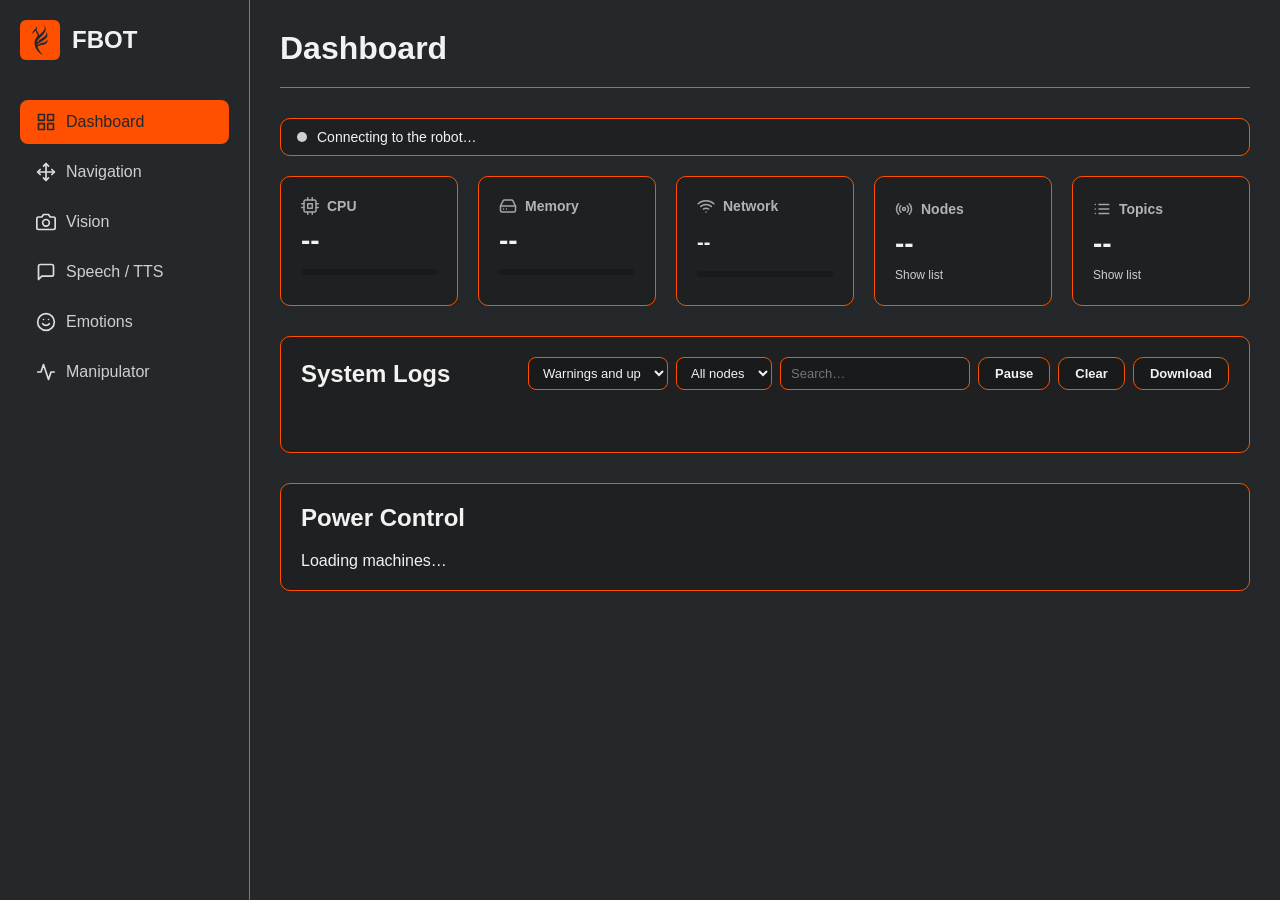
==== index.html @ 85eb5170 "Merge branch 'feat/neck' into feat/integration" ====
<!doctype html>
<html>
    <head>
        <meta charset="UTF-8" />
        <link rel="stylesheet" href="css/theme.css" />
        <link rel="stylesheet" href="css/base.css" />
        <link rel="stylesheet" href="css/layout.css" />
        <link rel="stylesheet" href="css/sidebar.css" />
        <link rel="stylesheet" href="css/dashboard.css" />
        <link rel="stylesheet" href="css/navigation.css" />
        <link rel="stylesheet" href="css/manipulator.css" />
        <link rel="stylesheet" href="css/vision.css" />
        <link rel="stylesheet" href="css/emotions.css" />
        <link rel="stylesheet" href="css/neck.css" />
        <title>Web Client</title>
        <link rel="icon" type="image/svg+xml" href="assets/logo/Logotipo.svg" />
        <script type="importmap">
            {
                "imports": {
                    "three": "./lib/three.module.js",
                    "three/examples/jsm/": "./lib/",
                    "urdf-loader": "./lib/urdf-loader/URDFLoader.js"
                }
            }
        </script>
    </head>

    <body>
        <div class="layout">
            <aside class="sidebar">
                <div class="logo">
                    <img src="assets/logo/Logotipo.svg" alt="FBOT logo" />
                    <h2>FBOT</h2>
                </div>

                <div class="menu">
                    <a href="#" class="active" data-page="dashboard">
                        <img src="assets/sidebar/grid.svg" class="menu-icon" />
                        <span>Dashboard</span>
                    </a>
                    <a href="#" data-page="navigation">
                        <img src="assets/sidebar/move.svg" class="menu-icon" />
                        <span>Navigation</span>
                    </a>
                    <a href="#" data-page="vision">
                        <img
                            src="assets/sidebar/camera.svg"
                            class="menu-icon"
                        />
                        <span>Vision</span>
                    </a>
                    <a href="#" data-page="speech">
                        <img
                            src="assets/sidebar/message-square.svg"
                            class="menu-icon"
                        />
                        <span>Speech / TTS</span>
                    </a>
                    <a href="#" data-page="emotions">
                        <img src="assets/sidebar/smile.svg" class="menu-icon" />
                        <span>Emotions</span>
                    </a>
                    <a href="#" data-page="manipulator">
                        <img
                            src="assets/sidebar/activity.svg"
                            class="menu-icon"
                        />
                        <span>Manipulator</span>
                    </a>
                </div>
            </aside>

            <main class="main">
                <header class="header">
                    <h1 id="page-title">Dashboard</h1>
                </header>

                <section id="page-dashboard" class="page active">
                    <div
                        class="dash-connection"
                        id="dash-connection"
                        aria-live="polite"
                    >
                        <span class="dash-dot"></span>
                        <span id="dash-connection-text"
                            >Connecting to the robot…</span
                        >
                    </div>

                    <section class="cards" id="dash-cards">
                        <div class="card">
                            <h3 class="card-title">
                                <img
                                    src="assets/cards/cpu.svg"
                                    class="card-icon"
                                />
                                <span>CPU</span>
                            </h3>
                            <p class="card-value" id="cpu-val">--</p>
                            <div class="dash-bar">
                                <div class="dash-bar-fill" id="cpu-bar"></div>
                            </div>
                        </div>
                        <div class="card">
                            <h3 class="card-title">
                                <img
                                    src="assets/cards/hard-drive.svg"
                                    class="card-icon"
                                />
                                <span>Memory</span>
                            </h3>
                            <p class="card-value" id="memory-val">--</p>
                            <div class="dash-bar">
                                <div
                                    class="dash-bar-fill"
                                    id="memory-bar"
                                ></div>
                            </div>
                            <p class="dash-card-sub" id="memory-sub"></p>
                        </div>
                        <div class="card">
                            <h3 class="card-title">
                                <img
                                    src="assets/cards/wifi.svg"
                                    class="card-icon"
                                />
                                <span>Network</span>
                            </h3>
                            <p class="card-value dash-card-text" id="wifi-val">
                                --
                            </p>
                            <div class="dash-bar">
                                <div class="dash-bar-fill" id="wifi-bar"></div>
                            </div>
                            <p class="dash-card-sub" id="wifi-sub"></p>
                        </div>
                        <button
                            class="card dash-card-button"
                            id="nodes-card"
                            data-list="nodes"
                            aria-expanded="false"
                        >
                            <h3 class="card-title">
                                <img
                                    src="assets/cards/radio.svg"
                                    class="card-icon"
                                />
                                <span>Nodes</span>
                            </h3>
                            <p class="card-value" id="nodes-val">--</p>
                            <p class="dash-card-sub">Show list</p>
                        </button>
                        <button
                            class="card dash-card-button"
                            id="topics-card"
                            data-list="topics"
                            aria-expanded="false"
                        >
                            <h3 class="card-title">
                                <img
                                    src="assets/cards/list.svg"
                                    class="card-icon"
                                />
                                <span>Topics</span>
                            </h3>
                            <p class="card-value" id="topics-val">--</p>
                            <p class="dash-card-sub">Show list</p>
                        </button>
                    </section>

                    <section class="dash-list" id="dash-list" hidden>
                        <div class="dash-list-header">
                            <h2 id="dash-list-title">Nodes</h2>
                            <input
                                id="dash-list-filter"
                                class="dash-list-filter"
                                type="search"
                                placeholder="Filter…"
                                autocomplete="off"
                            />
                            <button id="dash-list-close" class="dash-btn">
                                Close
                            </button>
                        </div>
                        <ul id="dash-list-items" class="dash-list-items"></ul>
                    </section>

                    <section class="logs" id="dash-logs">
                        <div class="dash-logs-header">
                            <h2>System Logs</h2>
                            <div class="dash-logs-tools">
                                <select
                                    id="logs-level"
                                    class="dash-logs-input"
                                    aria-label="Minimum level"
                                >
                                    <option value="10">All levels</option>
                                    <option value="20">Info and up</option>
                                    <option value="30" selected>
                                        Warnings and up
                                    </option>
                                    <option value="40">Errors only</option>
                                </select>
                                <select
                                    id="logs-node"
                                    class="dash-logs-input"
                                    aria-label="Node"
                                >
                                    <option value="">All nodes</option>
                                </select>
                                <input
                                    id="logs-search"
                                    class="dash-logs-input"
                                    type="search"
                                    placeholder="Search…"
                                    autocomplete="off"
                                />
                                <button
                                    id="logs-pause"
                                    class="dash-btn"
                                    aria-pressed="false"
                                >
                                    Pause
                                </button>
                                <button id="logs-clear" class="dash-btn">
                                    Clear
                                </button>
                                <button id="logs-download" class="dash-btn">
                                    Download
                                </button>
                            </div>
                        </div>
                        <div id="logs-summary" class="dash-logs-summary"></div>
                        <p id="logs-notice" class="dash-logs-notice"></p>
                        <div class="dash-logs-table-wrap">
                            <table class="dash-logs-table">
                                <tbody id="logs-rows"></tbody>
                            </table>
                        </div>
                    </section>

                    <section class="power">
                        <h2>Power Control</h2>
                        <div class="dash-power-grid" id="dash-power-grid">
                            <p class="dash-power-loading">Loading machines…</p>
                        </div>
                    </section>
                </section>

                <section id="page-navigation" class="page">
                    <div class="nav-map-card">
                        <div class="nav-map-header">
                            <span>Map</span>
                            <div class="nav-map-header-right">
                                <span
                                    id="nav-map-status"
                                    class="vision-inactive"
                                    >No map received</span
                                >
                                <label class="nav-group-label"
                                    >Locations
                                    <select
                                        id="nav-group-select"
                                        class="nav-group-select"
                                        disabled
                                    >
                                        <option value="targets">
                                            targets
                                        </option>
                                    </select>
                                </label>
                                <button
                                    id="nav-pose-btn"
                                    class="nav-small-btn"
                                    title="Click and drag on the map where the robot really is (AMCL pose estimate)"
                                    aria-pressed="false"
                                >
                                    Set pose
                                </button>
                                <button
                                    id="nav-fit-btn"
                                    class="nav-small-btn"
                                    title="Reset zoom and pan"
                                >
                                    Fit
                                </button>
                            </div>
                        </div>
                        <div
                            class="nav-map-wrapper"
                            id="nav-map-wrapper"
                        >
                            <canvas id="nav-map-canvas"></canvas>
                        </div>
                        <div
                            class="nav-status"
                            id="nav-status"
                            aria-live="polite"
                        >
                            <div class="nav-status-text">
                                <span id="nav-status-title"
                                    >No navigation goal</span
                                >
                                <span
                                    id="nav-status-detail"
                                    class="nav-status-detail"
                                ></span>
                            </div>
                            <div class="nav-status-actions">
                                <button
                                    id="nav-go-btn"
                                    class="nav-go-btn"
                                    hidden
                                >
                                    Go
                                </button>
                                <button
                                    id="nav-discard-btn"
                                    class="nav-small-btn"
                                    hidden
                                >
                                    Discard
                                </button>
                                <button
                                    id="nav-cancel-btn"
                                    class="nav-cancel-btn"
                                    hidden
                                >
                                    Cancel
                                </button>
                            </div>
                        </div>
                        <div class="nav-map-footer">
                            <span id="nav-pose-readout">Pose: --</span>
                            <span
                                id="nav-goal-hint"
                                class="nav-accent"
                                >Wheel or pinch: zoom · right-drag or two fingers: pan · click
                                or drag: pick a goal, then Go</span
                            >
                        </div>
                    </div>
                </section>

                <section id="page-vision" class="page">
                    <div class="vision-toolbar">
                        <label class="vision-camera-label"
                            >Camera
                            <select
                                id="vision-camera-select"
                                class="vision-camera-select"
                            ></select>
                        </label>
                    </div>
                    <section class="vision-grid">
                        <div class="vision-card" id="card-rgb">
                            <div class="vision-card-header">
                                <img
                                    src="assets/vision/camera.svg"
                                    alt=""
                                    class="card-icon"
                                />
                                <span>RGB Camera</span>
                            </div>
                            <div class="vision-feed" id="feed-rgb">
                                <img
                                    src="assets/vision/camera.svg"
                                    alt=""
                                    class="feed-placeholder-icon"
                                />
                                <span
                                    class="feed-placeholder-label"
                                    id="rgb-placeholder-label"
                                    >Camera Feed</span
                                >
                                <img
                                    id="img-rgb"
                                    class="feed-img"
                                    style="display: none"
                                />
                            </div>
                            <div class="vision-card-footer">
                                <span id="rgb-resolution">--</span>
                                <span id="rgb-fps" class="vision-accent"
                                    >-- FPS</span
                                >
                            </div>
                        </div>

                        <div class="vision-card" id="card-detection">
                            <div class="vision-card-header">
                                <img
                                    src="assets/vision/eye.svg"
                                    alt=""
                                    class="card-icon"
                                />
                                <span>Object Detection</span>
                            </div>
                            <div class="vision-feed" id="feed-detection">
                                <img
                                    src="assets/vision/eye.svg"
                                    alt=""
                                    class="feed-placeholder-icon"
                                />
                                <span
                                    class="feed-placeholder-label"
                                    id="detection-placeholder-label"
                                    >Detection Feed</span
                                >
                                <img
                                    id="img-detection"
                                    class="feed-img"
                                    style="display: none"
                                />
                            </div>
                            <div class="vision-card-footer">
                                <span id="detection-model">Detector: --</span>
                                <span
                                    id="detection-status"
                                    class="vision-inactive"
                                    >Inactive</span
                                >
                            </div>
                        </div>
                    </section>
                </section>

                <section id="page-emotions" class="page">
                    <section class="emotions-select-card">
                        <h2 class="emotions-section-title">Select Emotion</h2>
                        <div class="emotions-grid">
                            <button class="emotion-card" data-emotion="happy">
                                <img
                                    src="assets/emotions/happy.jpeg"
                                    alt="Happy"
                                />
                                <span>Happy</span>
                            </button>
                            <button class="emotion-card" data-emotion="angry">
                                <img
                                    src="assets/emotions/angry.jpeg"
                                    alt="Angry"
                                />
                                <span>Angry</span>
                            </button>
                            <button class="emotion-card" data-emotion="surprised">
                                <img
                                    src="assets/emotions/surprised.jpeg"
                                    alt="Surprised"
                                />
                                <span>Surprised</span>
                            </button>
                            <button class="emotion-card" data-emotion="sleepy">
                                <img
                                    src="assets/emotions/sleepy.jpeg"
                                    alt="Sleepy"
                                />
                                <span>Sleepy</span>
                            </button>
                            <button class="emotion-card" data-emotion="suspicious">
                                <img
                                    src="assets/emotions/suspicious.jpeg"
                                    alt="Suspicious"
                                />
                                <span>Suspicious</span>
                            </button>
                            <button class="emotion-card" data-emotion="neutral">
                                <img
                                    src="assets/emotions/neutral.jpeg"
                                    alt="Neutral"
                                />
                                <span>Neutral</span>
                            </button>
                            <button class="emotion-card" data-emotion="sad">
                                <img src="assets/emotions/sad.jpeg" alt="Sad" />
                                <span>Sad</span>
                            </button>
                        </div>
                        <button class="emotions-apply-btn">
                            <span class="emotions-btn-label">Apply Emotion</span>
                        </button>
                        <p
                            class="emotions-status"
                            id="emotions-status"
                            aria-live="polite"
                        >
                            No emotion applied yet
                        </p>
                    </section>

                    <section class="neck-control-card">
                        <h2 class="neck-section-title">Neck Control</h2>
                        <div class="neck-joystick-wrap">
                            <div
                                class="neck-joystick-pad"
                                id="neck-joystick-pad"
                                tabindex="0"
                                role="slider"
                                aria-label="Neck pan and tilt joystick"
                            >
                                <div class="neck-joystick-crosshair-v"></div>
                                <div class="neck-joystick-crosshair-h"></div>
                                <div
                                    class="neck-joystick-handle"
                                    id="neck-joystick-handle"
                                ></div>
                            </div>
                            <div class="neck-joystick-labels">
                                <span class="neck-joystick-label-top">Up</span>
                                <span class="neck-joystick-label-bottom"
                                    >Down</span
                                >
                                <span class="neck-joystick-label-left"
                                    >Left</span
                                >
                                <span class="neck-joystick-label-right"
                                    >Right</span
                                >
                            </div>
                        </div>
                        <div class="neck-readout">
                            <span
                                >Pan
                                <b
                                    class="neck-readout-value"
                                    id="neck-pan-value"
                                    >180</b
                                ></span
                            >
                            <span
                                >Tilt
                                <b
                                    class="neck-readout-value"
                                    id="neck-tilt-value"
                                    >180</b
                                ></span
                            >
                        </div>
                        <div class="neck-actions">
                            <button class="neck-reset-btn">
                                <span class="neck-btn-label">Center</span>
                            </button>
                        </div>
                        <p class="neck-status" id="neck-status" aria-live="polite">
                            No position sent yet
                        </p>
                    </section>
                </section>

                <section id="page-speech" class="page">
                    <section class="power">
                        <h2>Custom speech</h2>
                        <form id="custom-speech-form" class="speech-form">
                            <textarea
                                id="custom-speech-text"
                                class="speech-input"
                                rows="3"
                                placeholder="Type a phrase for Boris to say..."
                                required
                            ></textarea>
                            <div class="speech-form-row">
                                <label for="custom-speech-lang" class="speech-lang-label">
                                    Language
                                </label>
                                <select id="custom-speech-lang" class="speech-lang-select">
                                    <option value="en" selected>English</option>
                                    <option value="pt">Português</option>
                                </select>
                                <button type="submit" class="speech-submit">Send</button>
                            </div>
                        </form>
                    </section>

                    <section class="power">
                        <h2>Quick lines</h2>
                        <div class="power-grid">
                            <button class="power-card" data-speech-key="intro">
                                Hello! I am Boris.
                            </button>

                            <button class="power-card" data-speech-key="fbot">
                                FBOT is an open-source robotics project developed to compete in robotics competitions around the world.
                            </button>

                            <button class="power-card" data-speech-key="furg">
                                FURG is a leader in technology and marine studies.
                            </button>
                        </div>
                    </section>
                </section>

                <section id="page-manipulator" class="page">
                    <div id="manipulator-container" class="manipulator-wrapper">
                        <div
                            id="manipulator-canvas"
                            class="manipulator-canvas-container"
                        ></div>
                    </div>
                    <p class="manip-drag-hint">
                        Tip: like RViz, drag the end-effector marker —
                        arrows move along an axis, rings rotate, the
                        center sphere moves freely — to preview a new
                        pose before confirming. You can also drag a
                        joint to move it directly
                    </p>

                    <div id="manip-target-confirm" class="manip-target-confirm" hidden>
                        <span id="manip-target-confirm-text"
                            >Move to previewed position?</span
                        >
                        <div class="manip-target-confirm-actions">
                            <button
                                class="manip-btn manip-btn-confirm"
                                id="manip-target-confirm-btn"
                            >
                                Confirm
                            </button>
                            <button
                                class="manip-btn manip-btn-cancel"
                                id="manip-target-cancel-btn"
                            >
                                Cancel
                            </button>
                        </div>
                    </div>

                    <section class="manip-controls-grid">
                        <div class="manip-card">
                            <h2 class="manip-card-title">Gripper</h2>
                            <div class="manip-slider-row">
                                <input
                                    type="range"
                                    id="manip-gripper-slider"
                                    class="manip-slider"
                                    min="0"
                                    max="0.9"
                                    step="0.01"
                                    value="0"
                                />
                                <span
                                    class="manip-slider-value"
                                    id="manip-gripper-value"
                                    >0.00</span
                                >
                            </div>
                            <button
                                class="manip-btn"
                                id="manip-gripper-apply"
                            >
                                Set Position
                            </button>
                        </div>

                        <div class="manip-card">
                            <h2 class="manip-card-title">Named Target</h2>
                            <div class="manip-row">
                                <select
                                    id="manip-named-target-select"
                                    class="manip-select"
                                >
                                    <option value="home">Home</option>
                                    <option value="hold-up">Hold Up</option>
                                </select>
                                <button
                                    class="manip-btn"
                                    id="manip-named-target-apply"
                                >
                                    Move
                                </button>
                            </div>
                        </div>

                        <div class="manip-card manip-card-wide">
                            <h2 class="manip-card-title">Joints</h2>
                            <div class="manip-joint-list">
                                <div class="manip-joint-row">
                                    <label
                                        for="manip-joint-1"
                                        class="manip-joint-label"
                                        >Joint 1
                                        <span
                                            class="manip-slider-value"
                                            id="manip-joint-1-value"
                                            >0.00</span
                                        ></label
                                    >
                                    <input
                                        type="range"
                                        id="manip-joint-1"
                                        class="manip-slider"
                                        min="-6.283185307179586"
                                        max="6.283185307179586"
                                        step="0.01"
                                        value="0"
                                    />
                                </div>
                                <div class="manip-joint-row">
                                    <label
                                        for="manip-joint-2"
                                        class="manip-joint-label"
                                        >Joint 2
                                        <span
                                            class="manip-slider-value"
                                            id="manip-joint-2-value"
                                            >0.00</span
                                        ></label
                                    >
                                    <input
                                        type="range"
                                        id="manip-joint-2"
                                        class="manip-slider"
                                        min="-2.059"
                                        max="2.0944"
                                        step="0.01"
                                        value="0"
                                    />
                                </div>
                                <div class="manip-joint-row">
                                    <label
                                        for="manip-joint-3"
                                        class="manip-joint-label"
                                        >Joint 3
                                        <span
                                            class="manip-slider-value"
                                            id="manip-joint-3-value"
                                            >0.00</span
                                        ></label
                                    >
                                    <input
                                        type="range"
                                        id="manip-joint-3"
                                        class="manip-slider"
                                        min="-3.927"
                                        max="0.19198"
                                        step="0.01"
                                        value="0"
                                    />
                                </div>
                                <div class="manip-joint-row">
                                    <label
                                        for="manip-joint-4"
                                        class="manip-joint-label"
                                        >Joint 4
                                        <span
                                            class="manip-slider-value"
                                            id="manip-joint-4-value"
                                            >0.00</span
                                        ></label
                                    >
                                    <input
                                        type="range"
                                        id="manip-joint-4"
                                        class="manip-slider"
                                        min="-6.283185307179586"
                                        max="6.283185307179586"
                                        step="0.01"
                                        value="0"
                                    />
                                </div>
                                <div class="manip-joint-row">
                                    <label
                                        for="manip-joint-5"
                                        class="manip-joint-label"
                                        >Joint 5
                                        <span
                                            class="manip-slider-value"
                                            id="manip-joint-5-value"
                                            >0.00</span
                                        ></label
                                    >
                                    <input
                                        type="range"
                                        id="manip-joint-5"
                                        class="manip-slider"
                                        min="-1.69297"
                                        max="3.141592653589793"
                                        step="0.01"
                                        value="0"
                                    />
                                </div>
                                <div class="manip-joint-row">
                                    <label
                                        for="manip-joint-6"
                                        class="manip-joint-label"
                                        >Joint 6
                                        <span
                                            class="manip-slider-value"
                                            id="manip-joint-6-value"
                                            >0.00</span
                                        ></label
                                    >
                                    <input
                                        type="range"
                                        id="manip-joint-6"
                                        class="manip-slider"
                                        min="-6.283185307179586"
                                        max="6.283185307179586"
                                        step="0.01"
                                        value="0"
                                    />
                                </div>
                            </div>
                            <button class="manip-btn" id="manip-joints-apply">
                                Move Joints
                            </button>
                        </div>

                        <div class="manip-card manip-card-wide">
                            <div class="manip-pick-header">
                                <h2 class="manip-card-title">Pick Object</h2>
                                <label class="manip-pick-camera-label"
                                    >Camera
                                    <select
                                        id="manip-pick-camera"
                                        class="manip-select"
                                        disabled
                                    ></select>
                                </label>
                            </div>
                            <div class="manip-pick-feed">
                                <img
                                    id="manip-pick-img"
                                    class="manip-pick-img"
                                    alt="Camera feed"
                                />
                                <svg
                                    id="manip-pick-overlay"
                                    class="manip-pick-overlay"
                                    preserveAspectRatio="xMidYMid meet"
                                ></svg>
                                <span
                                    id="manip-pick-placeholder"
                                    class="manip-pick-placeholder"
                                    >Waiting for detections…</span
                                >
                            </div>
                            <p
                                id="manip-pick-status"
                                class="manip-pick-status"
                                aria-live="polite"
                            >
                                Click an object in the image to select it
                            </p>
                            <div class="manip-pick-progress">
                                <div id="manip-pick-progress-bar"></div>
                            </div>
                            <div class="manip-row">
                                <button
                                    class="manip-btn"
                                    id="manip-pick-apply"
                                    disabled
                                >
                                    Pick
                                </button>
                                <button
                                    class="manip-btn"
                                    id="manip-pick-place"
                                    hidden
                                    disabled
                                >
                                    Place here
                                </button>
                                <button
                                    class="manip-btn"
                                    id="manip-pick-put-back"
                                    hidden
                                >
                                    Put back
                                </button>
                                <button
                                    class="manip-btn manip-btn-cancel"
                                    id="manip-pick-cancel"
                                    hidden
                                >
                                    Cancel
                                </button>
                            </div>
                        </div>
                    </section>

                    <p
                        class="manip-status"
                        id="manip-status"
                        aria-live="polite"
                    >
                        No command sent yet
                    </p>
                </section>
            </main>
        </div>

        <style>
            .page {
                display: none;
            }
            .page.active {
                display: block;
            }
            #page-dashboard.active {
                display: contents;
            }
            .menu a {
                cursor: pointer;
            }
        </style>

        <script src="lib/roslib.min.js"></script>
        <script type="module" src="src/main.js"></script>
    </body>
</html>
---- css/theme.css ----
:root {
  --background: #25282a;
  --foreground: #f2f2f2;

  --card: #1e2022;
  --card-secondary: #181a1b;
  --card-foreground: #f2f2f2;

  --primary: #fe5000;
  --primary-foreground: #25282a;

  --danger: #e53935;
  --danger-foreground: #ffffff;

  --accent: #fe5000;
  --border: #fe5000;

  --sidebar: #25282a;
  --sidebar-foreground: #f2f2f2;
  --sidebar-muted: #cfcfcf;
  --sidebar-primary: #fe5000;
  --sidebar-border: #fe5000;

  --radius: 10px;
}
---- css/base.css ----
*{
  box-sizing:border-box;
  margin:0;
  padding:0;
}

body{
  font-family: Arial, Helvetica, sans-serif;
  background: var(--background);
  color: var(--foreground);
}

a{
  text-decoration:none;
  color:inherit;
}
---- css/layout.css ----
.layout{
  display:grid;
  grid-template-columns:250px 1fr;
  height:100vh;
}

.main{
  padding:30px;
}

.header{
  display:flex;
  justify-content:space-between;
  align-items:center;
  padding-bottom:20px;
  margin-bottom:30px;
  border-bottom:1px solid var(--border);
}
---- css/sidebar.css ----
.sidebar{
  background:var(--sidebar);
  border-right:1px solid var(--sidebar-border);
  padding:20px;
  display:flex;
  flex-direction:column;
  gap:10px;
}

.logo{
  display:flex;
  align-items:center;
  gap:12px;

  margin-bottom:30px;
}

.logo img{
  width:40px;
  border-radius: 6px;
}

.logo-text{
  display:flex;
  flex-direction:column;
}

.logo-text span{
  font-size:12px;
  opacity:.7;
}

.menu{
  display:flex;
  flex-direction:column;
  gap:6px;
}

.menu a {
  padding: 12px 16px;
  border-radius: 8px;
  display: flex;
  align-items: center;
  gap: 10px;
  color: var(--sidebar-muted);
}

.menu a:hover {
  background: var(--primary);
  color: var(--primary-foreground);
}

.menu a.active {
  background: var(--sidebar-primary);
  color: var(--primary-foreground);
}

.menu-icon {
    width: 20px;
    height: 20px;
    filter: brightness(0) saturate(0%) invert(87%);
}

.menu a:hover .menu-icon {
    filter: brightness(0) saturate(0%) invert(16%);
}

.menu a.active .menu-icon {
    filter: brightness(0) saturate(0%) invert(16%);
}
---- css/dashboard.css ----
.cards{
  display:grid;
  grid-template-columns:repeat(5,1fr);
  gap:20px;
  margin-bottom:30px;
}

.card{
  background:var(--card);
  border:1px solid var(--border);
  border-radius:var(--radius);
  padding:20px;
}

.card-title {
    font-size: 14px;
    margin-bottom: 10px;
    display: flex;
    align-items: center;
    gap: 8px;
    color: var(--card-foreground);
    opacity: .7;
}

.card-icon {
    width: 18px;
    height: 18px;
    filter: brightness(0) saturate(0%) invert(87%);
    flex-shrink: 0;
}

.card-value{
  font-size:28px;
  font-weight:bold;
}


.logs{
  background:var(--card);
  border:1px solid var(--border);
  border-radius:var(--radius);
  padding:20px;
  margin-bottom:30px;
}

.logs pre{
  font-family:monospace;
  font-size:14px;
  line-height:1.6;
}


.power{
  background:var(--card);
  border:1px solid var(--border);
  border-radius:var(--radius);
  padding:20px;
}

.power-grid{
  margin-top:20px;
  display:grid;
  grid-template-columns:repeat(3,1fr);
  gap:20px;
}

.power-card {
  background: var(--card-secondary);
  border-radius: var(--radius);
  padding: 20px;
}

.power-card button {
  margin-top: 15px;
  width: 100%;
  padding: 10px;
  border: none;
  border-radius: 8px;
  background: var(--danger);
  color: var(--danger-foreground);
  font-weight: bold;
  cursor: pointer;
}

button.power-card {
  border: none;
  color: inherit;
  font: inherit;
  font-size: 16px;
  text-align: left;
  cursor: pointer;
  transition: background 0.15s ease, transform 0.05s ease;
}

button.power-card:hover:not(:disabled) {
  background: var(--card);
}

button.power-card:active:not(:disabled) {
  transform: scale(0.98);
}

button.power-card:disabled {
  cursor: not-allowed;
  opacity: 0.6;
}

button.power-card.speaking-mode {
  outline: 2px solid var(--danger);
}

#page-speech .power + .power {
  margin-top: 20px;
}

.speech-form {
  margin-top: 20px;
  display: flex;
  flex-direction: column;
  gap: 12px;
}

.speech-input {
  width: 100%;
  padding: 12px;
  border: 1px solid var(--border);
  border-radius: var(--radius);
  background: var(--card-secondary);
  color: inherit;
  font: inherit;
  font-size: 15px;
  resize: vertical;
  box-sizing: border-box;
}

.speech-input:focus {
  outline: 2px solid var(--danger);
  outline-offset: 1px;
}

.speech-form-row {
  display: flex;
  align-items: center;
  gap: 12px;
}

.speech-lang-label {
  font-size: 14px;
  opacity: 0.7;
}

.speech-lang-select {
  padding: 8px 10px;
  border: 1px solid var(--border);
  border-radius: 8px;
  background: var(--card-secondary);
  color: inherit;
  font: inherit;
  cursor: pointer;
}

.speech-submit {
  margin-left: auto;
  padding: 10px 24px;
  border: none;
  border-radius: 8px;
  background: var(--danger);
  color: var(--danger-foreground);
  font-weight: bold;
  cursor: pointer;
}

.speech-submit:disabled,
.speech-input:disabled,
.speech-lang-select:disabled {
  cursor: not-allowed;
  opacity: 0.6;
}
.dash-connection {
  display: flex;
  align-items: center;
  gap: 10px;
  margin-bottom: 20px;
  padding: 10px 16px;
  border-radius: var(--radius);
  border: 1px solid var(--border);
  background: var(--card);
  font-size: 14px;
  color: var(--foreground);
}

.dash-dot {
  width: 10px;
  height: 10px;
  border-radius: 50%;
  background: var(--sidebar-muted);
  flex-shrink: 0;
}

.dash-connection--ok .dash-dot { background: #4caf50; }
.dash-connection--stale { border-color: #ffb300; }
.dash-connection--stale .dash-dot { background: #ffb300; }
.dash-connection--down { border-color: var(--danger); }
.dash-connection--down .dash-dot { background: var(--danger); }

/* Values that are no longer being updated. */
.cards.dash-cards--stale .card-value,
.cards.dash-cards--stale .dash-bar,
.cards.dash-cards--stale .dash-card-sub {
  opacity: 0.35;
}

.card {
  min-width: 0;
}

.card-value {
  white-space: nowrap;
  overflow: hidden;
  text-overflow: ellipsis;
}

.card-value.dash-card-text {
  font-size: 20px;
  line-height: 34px;
}

.dash-bar {
  margin-top: 12px;
  height: 6px;
  border-radius: 3px;
  background: var(--card-secondary);
  overflow: hidden;
}

.dash-bar-fill {
  height: 100%;
  width: 0;
  background: var(--primary);
  transition: width 0.4s ease;
}

.dash-bar-fill.dash-bar-fill--high { background: var(--danger); }

.dash-card-sub {
  margin-top: 8px;
  font-size: 12px;
  color: var(--sidebar-muted);
  white-space: nowrap;
  overflow: hidden;
  text-overflow: ellipsis;
}

button.dash-card-button {
  text-align: left;
  font: inherit;
  color: inherit;
  cursor: pointer;
}

button.dash-card-button:hover,
button.dash-card-button[aria-expanded="true"] {
  border-color: var(--primary);
}

.dash-list {
  background: var(--card);
  border: 1px solid var(--border);
  border-radius: var(--radius);
  padding: 20px;
  margin-bottom: 30px;
}

.dash-list[hidden] { display: none; }

.dash-list-header {
  display: flex;
  align-items: center;
  gap: 12px;
  margin-bottom: 14px;
}

.dash-list-header h2 { flex: 1; font-size: 18px; }

.dash-list-filter {
  padding: 8px 12px;
  border-radius: calc(var(--radius) - 2px);
  border: 1px solid var(--border);
  background: var(--card-secondary);
  color: var(--foreground);
  font-family: inherit;
  font-size: 14px;
  min-width: 220px;
}

.dash-list-items {
  list-style: none;
  max-height: 320px;
  overflow-y: auto;
  columns: 2;
  column-gap: 24px;
  font-family: monospace;
  font-size: 13px;
}

.dash-list-items li { padding: 3px 0; break-inside: avoid; }
.dash-list-items .dash-list-empty { font-family: inherit; color: var(--sidebar-muted); }

.dash-btn {
  padding: 8px 16px;
  border: 1px solid var(--border);
  border-radius: var(--radius);
  background: var(--card-secondary);
  color: var(--foreground);
  font-family: inherit;
  font-size: 13px;
  font-weight: 600;
  cursor: pointer;
}

.dash-power-grid {
  margin-top: 20px;
  display: grid;
  grid-template-columns: repeat(auto-fit, minmax(240px, 1fr));
  gap: 20px;
}

.dash-power-card {
  background: var(--card-secondary);
  border-radius: var(--radius);
  padding: 20px;
  display: flex;
  flex-direction: column;
  gap: 8px;
}

.dash-power-head {
  display: flex;
  align-items: center;
  justify-content: space-between;
  gap: 8px;
}

.dash-power-badge {
  font-size: 12px;
  font-weight: 700;
  padding: 2px 10px;
  border-radius: 999px;
  background: var(--card);
  color: var(--sidebar-muted);
}

.dash-power-badge--online { background: rgba(76, 175, 80, 0.15); color: #4caf50; }
.dash-power-badge--offline { background: rgba(229, 57, 53, 0.12); color: var(--danger); }

.dash-power-detail,
.dash-power-msg {
  font-size: 13px;
  color: var(--sidebar-muted);
  min-height: 18px;
}

.dash-power-msg.dash-power-msg--error { color: var(--danger); }
.dash-power-msg.dash-power-msg--ok { color: #4caf50; }

.dash-power-actions {
  display: flex;
  gap: 8px;
  margin-top: 6px;
}

.dash-shutdown-btn {
  flex: 1;
  padding: 10px;
  border: none;
  border-radius: 8px;
  background: var(--danger);
  color: var(--danger-foreground);
  font-family: inherit;
  font-weight: 700;
  cursor: pointer;
}

.dash-shutdown-btn.dash-shutdown-btn--confirm {
  background: #b71c1c;
  outline: 2px solid #ffb300;
}

.dash-shutdown-btn:disabled { opacity: 0.4; cursor: not-allowed; }
.dash-power-actions .dash-btn[hidden] { display: none; }

.dash-logs-header {
  display: flex;
  align-items: center;
  justify-content: space-between;
  gap: 12px;
  flex-wrap: wrap;
  margin-bottom: 12px;
}

.dash-logs-tools {
  display: flex;
  gap: 8px;
  flex-wrap: wrap;
}

.dash-logs-input {
  padding: 7px 10px;
  border-radius: calc(var(--radius) - 2px);
  border: 1px solid var(--border);
  background: var(--card-secondary);
  color: var(--foreground);
  font-family: inherit;
  font-size: 13px;
}

.dash-btn[aria-pressed="true"] {
  background: #ffb300;
  border-color: #ffb300;
  color: #25282a;
}

.dash-logs-summary {
  display: flex;
  gap: 8px;
  flex-wrap: wrap;
  margin-bottom: 8px;
}

.dash-logs-chip {
  padding: 4px 10px;
  border-radius: 999px;
  border: 1px solid var(--border);
  background: var(--card-secondary);
  color: var(--foreground);
  font-family: inherit;
  font-size: 12px;
  cursor: pointer;
}

.dash-logs-chip.dash-logs-chip--error { border-color: var(--danger); }
.dash-logs-chip.dash-logs-chip--active { background: var(--primary); color: var(--primary-foreground); }

.dash-logs-notice {
  font-size: 12px;
  color: var(--sidebar-muted);
  min-height: 16px;
  margin-bottom: 6px;
}

.dash-logs-table-wrap {
  max-height: 360px;
  overflow-y: auto;
  border-radius: calc(var(--radius) - 2px);
  background: var(--card-secondary);
}

.dash-logs-table {
  width: 100%;
  border-collapse: collapse;
  font-family: monospace;
  font-size: 12.5px;
}

.dash-logs-table td {
  padding: 4px 10px;
  vertical-align: top;
  border-bottom: 1px solid rgba(255, 255, 255, 0.04);
}

.dash-logs-table td.log-time,
.dash-logs-table td.log-level,
.dash-logs-table td.log-node { white-space: nowrap; color: var(--sidebar-muted); }

.dash-logs-table td.log-msg { word-break: break-word; }

.log-count {
  margin-left: 8px;
  padding: 0 6px;
  border-radius: 999px;
  background: var(--card);
  color: var(--foreground);
  font-size: 11px;
}

.dash-logs-table tr.log-level-30 td.log-level { color: #ffb300; font-weight: 700; }
.dash-logs-table tr.log-level-40 td.log-level,
.dash-logs-table tr.log-level-50 td.log-level { color: var(--danger); font-weight: 700; }
.dash-logs-table tr.log-level-40 td.log-msg,
.dash-logs-table tr.log-level-50 td.log-msg { color: #ff8a80; }
.dash-logs-table tr.dash-logs-empty td { color: var(--sidebar-muted); font-family: inherit; padding: 12px; }
---- css/navigation.css ----
.nav-map-card {
    background: var(--card);
    border: 1px solid var(--border);
    border-radius: var(--radius);
    padding: 20px;
    display: flex;
    flex-direction: column;
    gap: 14px;
}

.nav-map-header {
    display: flex;
    align-items: center;
    justify-content: space-between;
    font-size: 15px;
    font-weight: 600;
    color: var(--foreground);
}

.nav-map-wrapper {
    position: relative;
    width: 100%;
    aspect-ratio: 4 / 3;
    background: var(--card-secondary);
    border-radius: calc(var(--radius) - 2px);
    overflow: hidden;
}

#nav-map-canvas {
    display: block;
    width: 100%;
    height: 100%;
    cursor: crosshair;
    touch-action: none;
}

.nav-map-footer {
    display: flex;
    align-items: center;
    justify-content: space-between;
    font-size: 13px;
    color: var(--sidebar-muted);
    flex-wrap: wrap;
    gap: 8px;
}

.nav-accent {
    color: var(--primary);
    font-weight: 600;
}

.nav-status {
    display: flex;
    align-items: center;
    justify-content: space-between;
    gap: 12px;
    padding: 12px 16px;
    border-radius: calc(var(--radius) - 2px);
    border: 1px solid var(--border);
    background: var(--card-secondary);
    color: var(--foreground);
    font-size: 14px;
}

.nav-status-text {
    display: flex;
    flex-direction: column;
    gap: 2px;
}

#nav-status-title {
    font-weight: 600;
}

.nav-status-detail {
    font-size: 12px;
    color: var(--sidebar-muted);
}

.nav-status--active {
    border-color: var(--primary);
}

.nav-status--success {
    border-color: #4caf50;
}

.nav-status--error {
    border-color: var(--danger);
}

.nav-cancel-btn {
    padding: 8px 18px;
    border: none;
    border-radius: var(--radius);
    background: var(--danger);
    color: var(--danger-foreground);
    font-family: inherit;
    font-size: 14px;
    font-weight: 700;
    cursor: pointer;
}

.nav-cancel-btn:disabled {
    opacity: 0.5;
    cursor: not-allowed;
}

.nav-cancel-btn[hidden] {
    display: none;
}

.nav-map-header-right {
    display: flex;
    align-items: center;
    gap: 12px;
}

.nav-status-actions {
    display: flex;
    gap: 8px;
    flex-shrink: 0;
}

.nav-small-btn {
    padding: 6px 14px;
    border: 1px solid var(--border);
    border-radius: var(--radius);
    background: var(--card);
    color: var(--foreground);
    font-family: inherit;
    font-size: 13px;
    font-weight: 600;
    cursor: pointer;
}

.nav-go-btn {
    padding: 8px 22px;
    border: none;
    border-radius: var(--radius);
    background: #4caf50;
    color: #fff;
    font-family: inherit;
    font-size: 14px;
    font-weight: 700;
    cursor: pointer;
}

.nav-status--preview {
    border-color: #4caf50;
    border-style: dashed;
}

.nav-go-btn[hidden],
.nav-small-btn[hidden] {
    display: none;
}

.nav-group-label {
    display: flex;
    align-items: center;
    gap: 6px;
    font-size: 13px;
    font-weight: 600;
}

.nav-group-select {
    padding: 5px 8px;
    border-radius: calc(var(--radius) - 2px);
    border: 1px solid var(--border);
    background: var(--card-secondary);
    color: var(--foreground);
    font-family: inherit;
    font-size: 13px;
}

.nav-small-btn[aria-pressed="true"] {
    background: #ffb300;
    border-color: #ffb300;
    color: #25282a;
}
---- css/manipulator.css ----
.manipulator-wrapper {
    position: relative;
    width: 100%;
    height: 45vh;
    background: var(--card);
    border-radius: var(--radius);
    overflow: hidden;
    border: 1px solid var(--border);
    margin-bottom: 20px;
}

.manipulator-canvas-container {
    width: 100%;
    height: 100%;
}

.manipulator-loading {
    position: absolute;
    inset: 0;
    display: flex;
    align-items: center;
    justify-content: center;
    color: var(--sidebar-muted);
    font-size: 0.9rem;
    pointer-events: none;
    z-index: 1;
}

.manipulator-loading--error {
    color: var(--danger);
}

.manip-drag-hint {
    text-align: center;
    font-size: 13px;
    color: var(--sidebar-muted);
    margin-bottom: 20px;
}

.manip-target-confirm {
    display: flex;
    align-items: center;
    justify-content: space-between;
    gap: 16px;
    background: var(--card);
    border: 1px solid var(--primary);
    border-radius: var(--radius);
    padding: 14px 18px;
    margin-bottom: 20px;
}

.manip-target-confirm[hidden] {
    display: none;
}

.manip-target-confirm-actions {
    display: flex;
    gap: 10px;
    flex-shrink: 0;
}

.manip-target-confirm-actions .manip-btn {
    width: auto;
    padding: 10px 20px;
}

.manip-btn-cancel {
    background: var(--card-secondary) !important;
    color: var(--foreground) !important;
}

.manip-controls-grid {
    display: grid;
    grid-template-columns: 1fr 1fr;
    gap: 20px;
    margin-bottom: 16px;
}

@media (max-width: 900px) {
    .manip-controls-grid {
        grid-template-columns: 1fr;
    }
}

.manip-card {
    background: var(--card);
    border: 1px solid var(--border);
    border-radius: var(--radius);
    padding: 20px;
}

.manip-card-wide {
    grid-column: 1 / -1;
}

.manip-card-title {
    font-size: 15px;
    font-weight: 600;
    color: var(--foreground);
    margin-bottom: 16px;
}

.manip-row {
    display: flex;
    gap: 12px;
}

.manip-slider-row {
    display: flex;
    align-items: center;
    gap: 12px;
    margin-bottom: 16px;
}

.manip-slider {
    flex: 1;
    -webkit-appearance: none;
    appearance: none;
    height: 6px;
    background: var(--card-secondary);
    border-radius: 999px;
    outline: none;
    cursor: pointer;
}

.manip-slider::-webkit-slider-thumb {
    -webkit-appearance: none;
    appearance: none;
    width: 18px;
    height: 18px;
    border-radius: 50%;
    background: var(--primary);
    border: 2px solid var(--foreground);
    cursor: pointer;
}

.manip-slider::-moz-range-thumb {
    width: 18px;
    height: 18px;
    border-radius: 50%;
    background: var(--primary);
    border: 2px solid var(--foreground);
    cursor: pointer;
}

.manip-slider-value {
    font-size: 13px;
    font-weight: 700;
    color: var(--primary);
    font-variant-numeric: tabular-nums;
    min-width: 3.5em;
    text-align: right;
}

.manip-select {
    flex: 1;
    padding: 10px 12px;
    border-radius: calc(var(--radius) - 2px);
    border: 1px solid var(--border);
    background: var(--card-secondary);
    color: var(--foreground);
    font-family: inherit;
    font-size: 14px;
}

.manip-btn {
    width: 100%;
    padding: 14px;
    border: none;
    border-radius: var(--radius);
    font-size: 15px;
    font-weight: 700;
    cursor: pointer;
    font-family: inherit;
    background: var(--primary);
    color: var(--primary-foreground);
    transition:
        opacity 0.2s ease,
        transform 0.15s ease;
}

#manip-named-target-apply {
    width: auto;
    padding: 10px 20px;
    flex-shrink: 0;
}

.manip-btn:hover {
    opacity: 0.85;
}

.manip-btn:active {
    transform: scale(0.97);
}

.manip-btn.manip-btn-success {
    background: #4caf50 !important;
    color: #fff !important;
    pointer-events: none;
}

.manip-btn.manip-btn-error {
    background: var(--danger) !important;
    color: var(--danger-foreground) !important;
    pointer-events: none;
}

.manip-btn:disabled {
    opacity: 0.5;
    cursor: not-allowed;
}

.manip-joint-list {
    display: flex;
    flex-direction: column;
    gap: 14px;
    margin-bottom: 16px;
}

.manip-joint-row {
    display: flex;
    flex-direction: column;
    gap: 6px;
}

.manip-joint-label {
    display: flex;
    justify-content: space-between;
    align-items: center;
    font-size: 13px;
    font-weight: 600;
    color: var(--foreground);
}

.manip-pick-header {
    display: flex;
    align-items: center;
    justify-content: space-between;
    gap: 12px;
    flex-wrap: wrap;
    margin-bottom: 16px;
}

.manip-pick-header .manip-card-title {
    margin-bottom: 0;
}

.manip-pick-camera-label {
    display: flex;
    align-items: center;
    gap: 8px;
    font-size: 13px;
    font-weight: 600;
    color: var(--foreground);
}

.manip-pick-feed {
    position: relative;
    width: 100%;
    aspect-ratio: 4 / 3;
    max-height: 60vh;
    background: #000;
    border-radius: calc(var(--radius) - 2px);
    overflow: hidden;
    margin-bottom: 12px;
}

.manip-pick-img,
.manip-pick-overlay {
    position: absolute;
    inset: 0;
    width: 100%;
    height: 100%;
}

.manip-pick-img {
    object-fit: contain;
}

.manip-pick-placeholder {
    position: absolute;
    inset: 0;
    display: flex;
    align-items: center;
    justify-content: center;
    color: var(--sidebar-muted);
    font-size: 13px;
    pointer-events: none;
}

.manip-pick-placeholder[hidden] {
    display: none;
}

.manip-pick-box {
    cursor: pointer;
}

.manip-pick-box rect {
    fill: rgba(254, 80, 0, 0.08);
    stroke: var(--primary);
    stroke-width: 2;
    vector-effect: non-scaling-stroke;
}

.manip-pick-box:hover rect {
    fill: rgba(254, 80, 0, 0.25);
}

.manip-pick-box text {
    fill: var(--primary);
    font-size: 14px;
    font-weight: 700;
    paint-order: stroke;
    stroke: #000;
    stroke-width: 3px;
}

.manip-pick-box--selected rect {
    fill: rgba(76, 175, 80, 0.25);
    stroke: #4caf50;
    stroke-width: 4;
}

.manip-pick-box--selected text {
    fill: #4caf50;
}

.manip-pick-status {
    font-size: 13px;
    color: var(--foreground);
    margin-bottom: 8px;
}

.manip-pick-status.manip-status-error {
    color: var(--danger);
}

.manip-pick-progress {
    height: 4px;
    background: var(--card-secondary);
    border-radius: 2px;
    overflow: hidden;
    margin-bottom: 14px;
}

#manip-pick-progress-bar {
    height: 100%;
    width: 0;
    background: var(--primary);
    transition: width 0.3s ease;
}

.manip-status {
    text-align: center;
    font-size: 13px;
    color: var(--sidebar-muted);
    min-height: 18px;
    transition: color 0.25s ease;
}

.manip-status.manip-status-success {
    color: #4caf50;
    font-weight: 600;
}

.manip-status.manip-status-error {
    color: var(--danger);
    font-weight: 600;
}

/* Holding an object: the boxes are only shown, a click on the image marks where to place it. */
.manip-pick-overlay--place {
    cursor: crosshair;
}

.manip-pick-overlay--place .manip-pick-box {
    pointer-events: none;
    opacity: 0.5;
}

.manip-pick-target circle,
.manip-pick-target line {
    fill: none;
    stroke: #4caf50;
    stroke-width: 3;
    vector-effect: non-scaling-stroke;
}

.manip-pick-target circle {
    fill: rgba(76, 175, 80, 0.25);
}
---- css/vision.css ----
/* vision.css */

.vision-grid {
    display: grid;
    grid-template-columns: 1fr;
    gap: 20px;
    margin-bottom: 30px;
}

.vision-card {
    background: var(--card);
    border: 1px solid var(--border);
    border-radius: var(--radius);
    padding: 20px;
    display: flex;
    flex-direction: column;
    gap: 14px;
}

.vision-card-header {
    display: flex;
    align-items: center;
    gap: 10px;
    font-size: 15px;
    font-weight: 600;
    color: var(--foreground);
}

.vision-card-header .card-icon {
    width: 18px;
    height: 18px;
    filter: brightness(0) saturate(100%) invert(45%) sepia(90%) saturate(600%)
        hue-rotate(360deg) brightness(105%);
    /* ~#fe5000 laranja */
}

.vision-card-header .card-icon-svg {
    width: 18px;
    height: 18px;
    color: var(--primary);
    flex-shrink: 0;
}

.vision-feed {
    background: var(--card-secondary);
    border-radius: calc(var(--radius) - 2px);
    aspect-ratio: 16 / 9;
    width: 100%;
    display: flex;
    flex-direction: column;
    align-items: center;
    justify-content: center;
    gap: 12px;
    position: relative;
    overflow: hidden;
}

.feed-placeholder-icon {
    width: 48px;
    height: 48px;
    opacity: 0.3;
    filter: brightness(0) saturate(0%) invert(87%);
}

.feed-placeholder-label {
    font-size: 13px;
    color: var(--sidebar-muted);
    opacity: 0.5;
}

.feed-img {
    position: absolute;
    inset: 0;
    width: 100%;
    height: 100%;
    object-fit: contain;
    border-radius: calc(var(--radius) - 2px);
}

.vision-card-footer {
    display: flex;
    align-items: center;
    justify-content: space-between;
    font-size: 13px;
    color: var(--sidebar-muted);
    opacity: 0.8;
}

.vision-accent {
    color: var(--primary);
    font-weight: 600;
    opacity: 1 !important;
}

.vision-active {
    color: #4caf50;
    font-weight: 600;
    opacity: 1 !important;
}

.vision-inactive {
    color: var(--sidebar-muted);
    opacity: 0.5 !important;
}

.vision-toolbar {
    display: flex;
    justify-content: flex-end;
    margin-bottom: 16px;
}

.vision-camera-label {
    display: flex;
    align-items: center;
    gap: 8px;
    font-size: 13px;
    font-weight: 600;
    color: var(--foreground);
}

.vision-camera-select {
    padding: 8px 12px;
    border-radius: calc(var(--radius) - 2px);
    border: 1px solid var(--border);
    background: var(--card-secondary);
    color: var(--foreground);
    font-family: inherit;
    font-size: 14px;
}

/* Why nothing arrives, in place of the image. */
.feed-placeholder-label.feed-placeholder-label--warning {
    color: var(--primary);
    opacity: 1;
    font-weight: 600;
    text-align: center;
    padding: 0 16px;
}

.vision-feed--stalled .feed-img {
    opacity: 0.25;
}

.vision-feed--stalled .feed-placeholder-label {
    position: relative;
    z-index: 1;
    /* Readable on top of the dimmed last frame. */
    background: rgba(0, 0, 0, 0.75);
    padding: 8px 14px;
    border-radius: calc(var(--radius) - 2px);
}

.vision-feed--stalled .feed-placeholder-icon {
    position: relative;
    z-index: 1;
}
---- css/emotions.css ----
.emotions-current-card,
.emotions-select-card {
    background: var(--card);
    border: 1px solid var(--border);
    border-radius: var(--radius);
    padding: 24px;
    margin-bottom: 20px;
}

.emotions-section-title {
    font-size: 15px;
    font-weight: 600;
    color: var(--foreground);
    margin-bottom: 20px;
    text-align: center;
}

.emotions-preview {
    display: flex;
    justify-content: center;
    margin-bottom: 16px;
}

.emotions-preview-img {
    width: 220px;
    height: 220px;
    object-fit: cover;
    border-radius: calc(var(--radius) - 2px);
    border: 2px solid var(--border);
    background: var(--card-secondary);
}

.emotions-current-label {
    text-align: center;
    font-size: 22px;
    font-weight: 700;
    color: var(--primary);
}

.emotions-grid {
    display: grid;
    grid-template-columns: repeat(7, 1fr);
    gap: 14px;
    margin-bottom: 24px;
}

.emotion-card {
    display: flex;
    flex-direction: column;
    align-items: center;
    gap: 8px;
    cursor: pointer;
    border-radius: var(--radius);
    padding: 6px;
    border: 2px solid transparent;
    transition: border-color 0.2s;
    position: relative;
    background: none;
    font-family: inherit;
}

.emotion-card:hover {
    border-color: var(--border);
}

.emotion-card.active {
    border-color: var(--primary);
}

.emotion-card.active::after {
    content: "";
    position: absolute;
    top: 6px;
    right: 6px;
    width: 10px;
    height: 10px;
    background: var(--primary);
    border-radius: 50%;
}

.emotion-card img {
    width: 100%;
    aspect-ratio: 1;
    object-fit: cover;
    border-radius: calc(var(--radius) - 4px);
    background: var(--card-secondary);
}

.emotion-card span {
    font-size: 12px;
    color: var(--sidebar-muted);
    text-align: center;
}

.emotions-apply-btn {
    width: 100%;
    padding: 16px;
    background: var(--primary);
    color: var(--foreground);
    border: none;
    border-radius: var(--radius);
    font-size: 16px;
    font-weight: 700;
    cursor: pointer;
    position: relative;
    overflow: hidden;
    transition:
        background-color 0.25s ease,
        color 0.25s ease,
        transform 0.15s ease,
        opacity 0.2s ease;
}

.emotions-apply-btn:hover {
    opacity: 0.85;
}

.emotions-apply-btn:active {
    transform: scale(0.98);
}

.emotions-apply-btn.emotions-btn-success {
    background: #16a34a;
    color: #fff;
    pointer-events: none;
}

.emotions-apply-btn.emotions-btn-success .emotions-btn-label::before {
    content: "✓ ";
    font-weight: 700;
}

.emotions-status {
    margin-top: 14px;
    text-align: center;
    font-size: 13px;
    color: var(--sidebar-muted);
    min-height: 18px;
    transition: color 0.25s ease;
}

.emotions-status.emotions-status-flash {
    color: var(--primary);
    font-weight: 600;
}

.emotion-card.emotion-card-pulse {
    animation: emotion-card-pulse 0.5s ease-out;
}

@keyframes emotion-card-pulse {
    0% {
        transform: scale(1);
    }
    50% {
        transform: scale(1.06);
        box-shadow: 0 0 18px var(--primary);
    }
    100% {
        transform: scale(1);
    }
}
---- css/neck.css ----
.neck-control-card {
    background: var(--card);
    border: 1px solid var(--border);
    border-radius: var(--radius);
    padding: 24px;
    margin-bottom: 20px;
}

.neck-section-title {
    font-size: 15px;
    font-weight: 600;
    color: var(--foreground);
    margin-bottom: 20px;
    text-align: center;
}

.neck-joystick-wrap {
    display: flex;
    flex-direction: column;
    align-items: center;
    gap: 8px;
    margin-bottom: 16px;
}

.neck-joystick-pad {
    position: relative;
    width: 220px;
    height: 220px;
    max-width: 100%;
    aspect-ratio: 1 / 1;
    border-radius: 50%;
    background: radial-gradient(
        circle at center,
        var(--card-secondary) 0%,
        var(--card) 70%
    );
    border: 1px solid var(--border);
    touch-action: none;
    cursor: grab;
    outline: none;
}

.neck-joystick-pad:active {
    cursor: grabbing;
}

.neck-joystick-pad:focus-visible {
    box-shadow: 0 0 0 3px var(--primary);
}

.neck-joystick-crosshair-v,
.neck-joystick-crosshair-h {
    position: absolute;
    background: var(--border);
}

.neck-joystick-crosshair-v {
    left: 50%;
    top: 0;
    bottom: 0;
    width: 1px;
    transform: translateX(-50%);
}

.neck-joystick-crosshair-h {
    top: 50%;
    left: 0;
    right: 0;
    height: 1px;
    transform: translateY(-50%);
}

.neck-joystick-handle {
    position: absolute;
    left: 50%;
    top: 50%;
    width: 44px;
    height: 44px;
    border-radius: 50%;
    background: var(--primary);
    border: 2px solid var(--foreground);
    transform: translate(-50%, -50%);
    box-shadow: 0 2px 8px rgba(0, 0, 0, 0.25);
}

.neck-joystick-handle.neck-joystick-snap {
    transition: left 0.25s ease, top 0.25s ease;
}

.neck-joystick-labels {
    position: relative;
    width: 220px;
    max-width: 100%;
    height: 0;
}

.neck-joystick-labels span {
    position: absolute;
    font-size: 11px;
    color: var(--sidebar-muted);
}

.neck-joystick-label-top {
    top: -234px;
    left: 50%;
    transform: translateX(-50%);
}

.neck-joystick-label-bottom {
    top: -14px;
    left: 50%;
    transform: translateX(-50%);
}

.neck-joystick-label-left {
    top: -118px;
    left: 4px;
}

.neck-joystick-label-right {
    top: -118px;
    right: 4px;
}

.neck-readout {
    display: flex;
    justify-content: center;
    gap: 24px;
    font-size: 14px;
    font-weight: 600;
    color: var(--foreground);
    margin-bottom: 20px;
}

.neck-readout-value {
    color: var(--primary);
    font-variant-numeric: tabular-nums;
}

.neck-actions {
    display: flex;
    justify-content: center;
    gap: 12px;
}

.neck-reset-btn {
    flex: 0 0 auto;
    min-width: 160px;
    padding: 16px;
    border: none;
    border-radius: var(--radius);
    font-size: 16px;
    font-weight: 700;
    cursor: pointer;
    font-family: inherit;
    background: var(--card-secondary);
    color: var(--foreground);
    border: 1px solid var(--border);
    position: relative;
    overflow: hidden;
    transition:
        background-color 0.25s ease,
        color 0.25s ease,
        transform 0.15s ease,
        opacity 0.2s ease;
}

.neck-reset-btn:hover {
    opacity: 0.85;
}

.neck-reset-btn:active {
    transform: scale(0.97);
}

.neck-btn-success {
    background: #16a34a !important;
    color: #fff !important;
    border-color: #16a34a !important;
    pointer-events: none;
}

.neck-btn-success .neck-btn-label::before {
    content: "✓ ";
    font-weight: 700;
}

.neck-status {
    margin-top: 14px;
    text-align: center;
    font-size: 13px;
    color: var(--sidebar-muted);
    font-variant-numeric: tabular-nums;
    min-height: 18px;
    transition: color 0.25s ease;
}

.neck-status.neck-status-flash {
    color: var(--primary);
    font-weight: 600;
}

@keyframes neck-value-pulse {
    0% {
        transform: scale(1);
    }
    50% {
        transform: scale(1.25);
        text-shadow: 0 0 12px var(--primary);
    }
    100% {
        transform: scale(1);
    }
}

.neck-readout-value.neck-value-pulse {
    display: inline-block;
    animation: neck-value-pulse 0.5s ease-out;
}
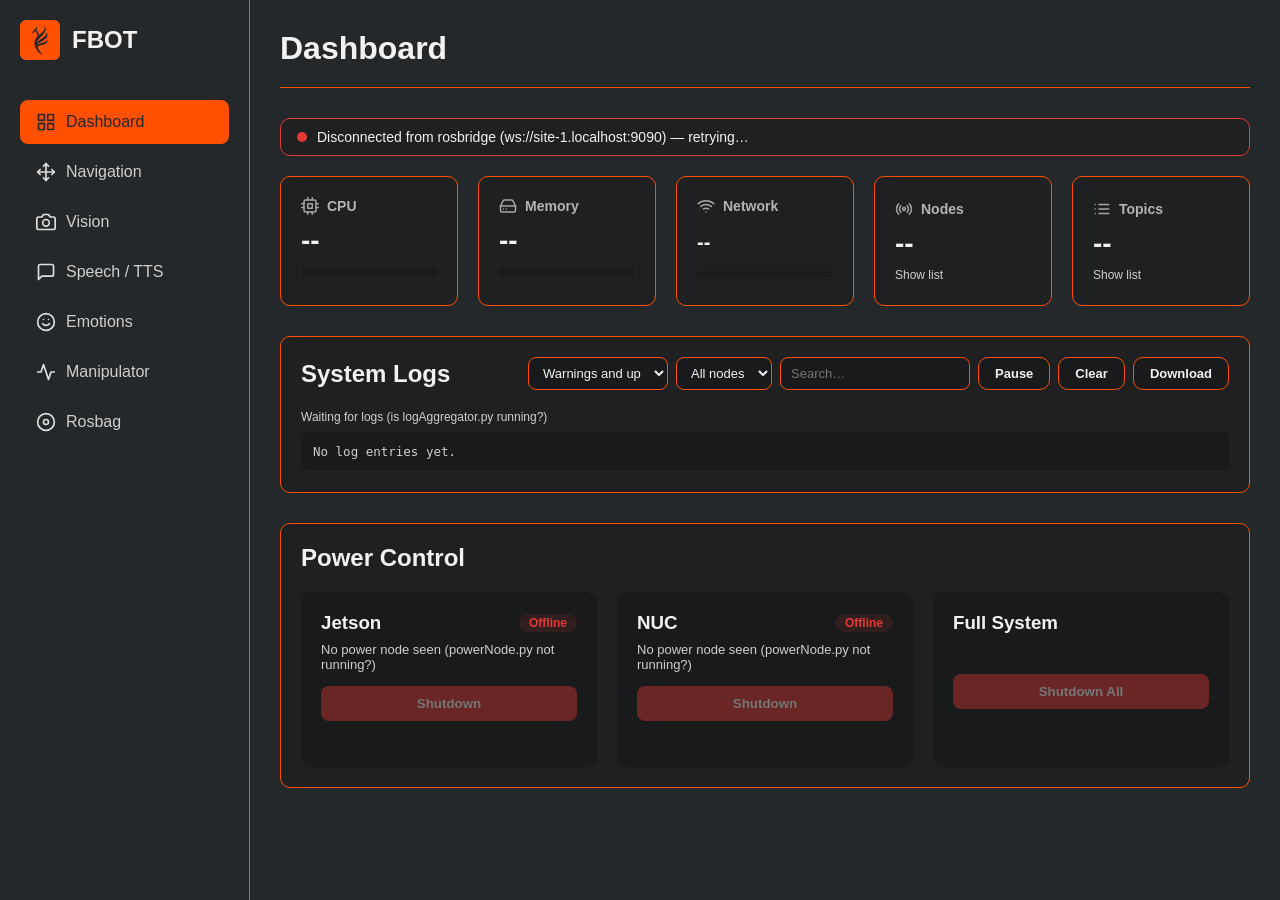
==== commit fbae56e2: "Merge branch 'feat/rosbag' into feat/integration # Conflicts: #	index.html" ====
--- a/index.html
+++ b/index.html
@@ -12,6 +12,7 @@
         <link rel="stylesheet" href="css/vision.css" />
         <link rel="stylesheet" href="css/emotions.css" />
         <link rel="stylesheet" href="css/neck.css" />
+        <link rel="stylesheet" href="css/rosbag.css" />
         <title>Web Client</title>
         <link rel="icon" type="image/svg+xml" href="assets/logo/Logotipo.svg" />
         <script type="importmap">
@@ -66,6 +67,10 @@
                             class="menu-icon"
                         />
                         <span>Manipulator</span>
+                    </a>
+                    <a href="#" data-page="rosbag">
+                        <img src="assets/sidebar/disc.svg" class="menu-icon" />
+                        <span>Rosbag</span>
                     </a>
                 </div>
             </aside>
@@ -886,6 +891,208 @@
                         No command sent yet
                     </p>
                 </section>
+                <section id="page-rosbag" class="page">
+                    <section class="bag-card">
+                        <div class="bag-card-header">
+                            <h2>Recorder</h2>
+                            <span
+                                class="bag-state"
+                                id="bag-state"
+                                data-state="offline"
+                            >
+                                <span class="bag-dot"></span>
+                                <span id="bag-state-text">Recorder offline</span>
+                            </span>
+                        </div>
+
+                        <div class="bag-live" id="bag-live" hidden>
+                            <span class="bag-live-name" id="bag-live-name"></span>
+                            <span class="bag-live-time" id="bag-live-time"
+                                >00:00</span
+                            >
+                            <span class="bag-live-size" id="bag-live-size"></span>
+                            <span
+                                class="bag-live-limits"
+                                id="bag-live-limits"
+                            ></span>
+                        </div>
+
+                        <label class="bag-field">
+                            <span>Bag name</span>
+                            <input
+                                id="bag-name"
+                                class="bag-input"
+                                type="text"
+                                placeholder="Automatic (boris_date_time)"
+                                autocomplete="off"
+                                spellcheck="false"
+                            />
+                        </label>
+
+                        <div class="bag-field">
+                            <span>Presets</span>
+                            <div class="bag-presets" id="bag-presets"></div>
+                        </div>
+
+                        <div class="bag-field">
+                            <div class="bag-topics-header">
+                                <span>Topics</span>
+                                <span
+                                    class="bag-topic-count"
+                                    id="bag-topic-count"
+                                    >0 selected</span
+                                >
+                                <input
+                                    id="bag-filter"
+                                    class="bag-input bag-filter"
+                                    type="search"
+                                    placeholder="Filter…"
+                                    autocomplete="off"
+                                />
+                                <button id="bag-all" class="dash-btn" type="button">
+                                    All
+                                </button>
+                                <button id="bag-none" class="dash-btn" type="button">
+                                    None
+                                </button>
+                            </div>
+                            <ul class="bag-topics" id="bag-topics"></ul>
+                        </div>
+
+                        <div class="bag-actions">
+                            <button
+                                id="bag-record"
+                                class="bag-record"
+                                type="button"
+                                data-mode="record"
+                                disabled
+                            >
+                                Record
+                            </button>
+                            <p
+                                class="bag-message"
+                                id="bag-message"
+                                aria-live="polite"
+                            ></p>
+                            <span class="bag-disk" id="bag-disk"></span>
+                        </div>
+                    </section>
+
+                    <section class="bag-card">
+                        <div class="bag-card-header">
+                            <h2>Playback</h2>
+                            <span
+                                class="bag-state"
+                                id="bag-play-state"
+                                data-state="offline"
+                            >
+                                <span class="bag-dot"></span>
+                                <span id="bag-play-state-text">Recorder offline</span>
+                            </span>
+                        </div>
+
+                        <div class="bag-player">
+                            <div class="bag-player-buttons">
+                                <button
+                                    id="bag-play-pause"
+                                    class="bag-icon-btn bag-icon-btn--main"
+                                    type="button"
+                                    data-action="pause"
+                                    aria-label="Pause"
+                                    disabled
+                                >
+                                    <svg class="bag-icon bag-icon--pause" viewBox="0 0 24 24" aria-hidden="true">
+                                        <rect x="6" y="5" width="4" height="14" rx="1" />
+                                        <rect x="14" y="5" width="4" height="14" rx="1" />
+                                    </svg>
+                                    <svg class="bag-icon bag-icon--resume" viewBox="0 0 24 24" aria-hidden="true">
+                                        <path d="M8 5.5v13a1 1 0 0 0 1.5.86l10.5-6.5a1 1 0 0 0 0-1.72L9.5 4.64A1 1 0 0 0 8 5.5z" />
+                                    </svg>
+                                </button>
+                                <button
+                                    id="bag-play-stop"
+                                    class="bag-icon-btn"
+                                    type="button"
+                                    aria-label="Stop"
+                                    title="Stop"
+                                    disabled
+                                >
+                                    <svg class="bag-icon" viewBox="0 0 24 24" aria-hidden="true">
+                                        <rect x="6" y="6" width="12" height="12" rx="2" />
+                                    </svg>
+                                </button>
+                            </div>
+
+                            <div class="bag-player-main">
+                                <div class="bag-player-info">
+                                    <span class="bag-play-name" id="bag-play-name"></span>
+                                    <span class="bag-play-clock">
+                                        <span id="bag-play-pos">00:00</span>
+                                        <span class="bag-play-clock-sep">/</span>
+                                        <span id="bag-play-dur">00:00</span>
+                                    </span>
+                                </div>
+                                <input
+                                    id="bag-play-seek"
+                                    class="bag-play-seek"
+                                    type="range"
+                                    min="0"
+                                    max="0"
+                                    step="0.01"
+                                    value="0"
+                                    aria-label="Playback position"
+                                    disabled
+                                />
+                            </div>
+                        </div>
+
+                        <div class="bag-play-controls">
+                            <div class="bag-play-option">
+                                <span>Speed</span>
+                                <div class="bag-segmented" id="bag-play-rate" role="group" aria-label="Playback speed">
+                                    <button type="button" data-rate="0.25">0.25×</button>
+                                    <button type="button" data-rate="0.5">0.5×</button>
+                                    <button type="button" data-rate="1">1×</button>
+                                    <button type="button" data-rate="2">2×</button>
+                                    <button type="button" data-rate="4">4×</button>
+                                </div>
+                            </div>
+                            <label class="bag-play-option bag-toggle">
+                                <input id="bag-play-loop" type="checkbox" />
+                                <span class="bag-toggle-track" aria-hidden="true"></span>
+                                <span>Loop</span>
+                            </label>
+                        </div>
+
+                        <p class="bag-play-note" id="bag-play-note"></p>
+                    </section>
+
+                    <section class="bag-card">
+                        <div class="bag-card-header">
+                            <h2>Recorded bags</h2>
+                            <span class="bag-output-dir" id="bag-output-dir"></span>
+                        </div>
+                        <div class="bag-table-wrap">
+                            <table class="bag-table">
+                                <thead>
+                                    <tr>
+                                        <th>Name</th>
+                                        <th>Created</th>
+                                        <th class="bag-num">Duration</th>
+                                        <th class="bag-num">Size</th>
+                                        <th class="bag-num">Messages</th>
+                                        <th class="bag-num">Topics</th>
+                                        <th></th>
+                                    </tr>
+                                </thead>
+                                <tbody id="bag-list"></tbody>
+                            </table>
+                        </div>
+                        <p class="bag-list-empty" id="bag-list-empty">
+                            No bags recorded yet
+                        </p>
+                    </section>
+                </section>
             </main>
         </div>
 
--- a/css/rosbag.css
+++ b/css/rosbag.css
@@ -0,0 +1,414 @@
+/* rosbag.css */
+
+.bag-card {
+  background: var(--card);
+  border: 1px solid var(--border);
+  border-radius: var(--radius);
+  padding: 20px;
+  margin-bottom: 20px;
+  display: flex;
+  flex-direction: column;
+  gap: 16px;
+}
+
+.bag-card-header {
+  display: flex;
+  align-items: center;
+  justify-content: space-between;
+  gap: 12px;
+  flex-wrap: wrap;
+}
+
+.bag-card-header h2 { font-size: 18px; }
+
+.bag-state {
+  display: inline-flex;
+  align-items: center;
+  gap: 8px;
+  padding: 4px 12px;
+  border-radius: 999px;
+  border: 1px solid var(--sidebar-muted);
+  font-size: 13px;
+  font-weight: 600;
+}
+
+.bag-dot {
+  width: 10px;
+  height: 10px;
+  border-radius: 50%;
+  background: var(--sidebar-muted);
+}
+
+.bag-state[data-state="idle"] { border-color: #4caf50; }
+.bag-state[data-state="idle"] .bag-dot { background: #4caf50; }
+.bag-state[data-state="offline"] { border-color: var(--danger); }
+.bag-state[data-state="offline"] .bag-dot { background: var(--danger); }
+.bag-state[data-state="recording"] { border-color: var(--danger); color: #ff8a80; }
+.bag-state[data-state="recording"] .bag-dot {
+  background: var(--danger);
+  animation: bag-blink 1s steps(2, start) infinite;
+}
+
+.bag-state[data-state="starting"],
+.bag-state[data-state="stopping"],
+.bag-state[data-state="paused"] { border-color: #ffb300; color: #ffb300; }
+.bag-state[data-state="starting"] .bag-dot,
+.bag-state[data-state="stopping"] .bag-dot,
+.bag-state[data-state="paused"] .bag-dot { background: #ffb300; }
+.bag-state[data-state="playing"] { border-color: var(--primary); }
+.bag-state[data-state="playing"] .bag-dot { background: var(--primary); }
+
+@keyframes bag-blink { to { visibility: hidden; } }
+
+.bag-live {
+  display: flex;
+  align-items: baseline;
+  gap: 20px;
+  flex-wrap: wrap;
+  padding: 14px 16px;
+  border-radius: calc(var(--radius) - 2px);
+  background: var(--card-secondary);
+  border-left: 4px solid var(--danger);
+}
+
+.bag-live[hidden] { display: none; }
+.bag-live-name { font-weight: 600; word-break: break-all; }
+.bag-live-time { font-family: monospace; font-size: 28px; font-weight: 700; color: var(--foreground); }
+.bag-live-size { font-family: monospace; font-size: 16px; color: var(--sidebar-muted); }
+.bag-live-limits { margin-left: auto; font-size: 12px; color: var(--sidebar-muted); }
+
+.bag-field {
+  display: flex;
+  flex-direction: column;
+  gap: 8px;
+  font-size: 13px;
+  font-weight: 600;
+}
+
+.bag-input {
+  padding: 8px 12px;
+  border-radius: calc(var(--radius) - 2px);
+  border: 1px solid var(--border);
+  background: var(--card-secondary);
+  color: var(--foreground);
+  font-family: inherit;
+  font-size: 14px;
+  min-width: 0;
+}
+
+.bag-input:disabled,
+.dash-btn:disabled { opacity: 0.5; cursor: default; }
+
+.bag-presets { display: flex; gap: 8px; flex-wrap: wrap; }
+
+.bag-chip {
+  padding: 6px 14px;
+  border-radius: 999px;
+  border: 1px solid var(--border);
+  background: var(--card-secondary);
+  color: var(--foreground);
+  font-family: inherit;
+  font-size: 13px;
+  cursor: pointer;
+}
+
+.bag-chip--active { background: var(--primary); color: var(--primary-foreground); font-weight: 600; }
+.bag-chip:disabled { opacity: 0.5; cursor: default; }
+.bag-chip-count { margin-left: 8px; font-size: 11px; opacity: 0.7; font-family: monospace; }
+
+.bag-topics-header {
+  display: flex;
+  align-items: center;
+  gap: 10px;
+  flex-wrap: wrap;
+}
+
+.bag-topic-count { color: var(--sidebar-muted); font-weight: 400; margin-right: auto; }
+.bag-filter { width: 220px; }
+
+.bag-topics {
+  list-style: none;
+  max-height: 320px;
+  overflow-y: auto;
+  border-radius: calc(var(--radius) - 2px);
+  background: var(--card-secondary);
+  font-weight: 400;
+}
+
+.bag-topic label {
+  display: flex;
+  align-items: center;
+  gap: 10px;
+  padding: 6px 12px;
+  cursor: pointer;
+  border-bottom: 1px solid rgba(255, 255, 255, 0.04);
+}
+
+.bag-topic label:hover { background: rgba(255, 255, 255, 0.03); }
+.bag-topic input { accent-color: var(--primary); width: 16px; height: 16px; flex-shrink: 0; }
+.bag-topic-name { font-family: monospace; font-size: 13px; word-break: break-all; }
+.bag-topic-type { margin-left: auto; color: var(--sidebar-muted); font-size: 12px; white-space: nowrap; }
+.bag-topics-empty { padding: 12px; color: var(--sidebar-muted); }
+
+.bag-tag {
+  padding: 1px 8px;
+  border-radius: 999px;
+  font-size: 11px;
+  font-weight: 600;
+  white-space: nowrap;
+}
+
+.bag-tag--warn { background: rgba(255, 179, 0, 0.15); color: #ffb300; }
+.bag-tag--muted { background: rgba(255, 255, 255, 0.06); color: var(--sidebar-muted); margin-left: auto; }
+.bag-tag--play { background: var(--primary); color: var(--primary-foreground); }
+.bag-list-name .bag-tag { margin-left: 8px; }
+
+.bag-actions {
+  display: flex;
+  align-items: center;
+  gap: 16px;
+  flex-wrap: wrap;
+}
+
+.bag-record {
+  min-width: 120px;
+  padding: 10px 24px;
+  border: none;
+  border-radius: var(--radius);
+  background: var(--primary);
+  color: var(--primary-foreground);
+  font-family: inherit;
+  font-size: 15px;
+  font-weight: 700;
+  cursor: pointer;
+}
+
+.bag-record[data-mode="stop"] { background: var(--danger); color: var(--danger-foreground); }
+.bag-record:disabled { opacity: 0.5; cursor: default; }
+
+.bag-message { flex: 1; min-width: 200px; font-size: 13px; color: var(--sidebar-muted); }
+.bag-message--error { color: #ff8a80; }
+.bag-disk { font-size: 13px; color: var(--sidebar-muted); }
+.bag-disk--low { color: var(--danger); font-weight: 700; }
+
+.bag-output-dir { font-family: monospace; font-size: 12px; color: var(--sidebar-muted); word-break: break-all; }
+
+.bag-table-wrap {
+  max-height: 420px;
+  overflow: auto;
+  border-radius: calc(var(--radius) - 2px);
+  background: var(--card-secondary);
+}
+
+.bag-table { width: 100%; border-collapse: collapse; font-size: 13px; }
+
+.bag-table th {
+  position: sticky;
+  top: 0;
+  background: var(--card-secondary);
+  text-align: left;
+  padding: 8px 12px;
+  color: var(--sidebar-muted);
+  font-weight: 600;
+  border-bottom: 1px solid var(--border);
+}
+
+.bag-table td {
+  padding: 6px 12px;
+  border-bottom: 1px solid rgba(255, 255, 255, 0.04);
+  white-space: nowrap;
+}
+
+.bag-table .bag-num { text-align: right; font-family: monospace; }
+.bag-list-name { font-family: monospace; }
+.bag-list-empty { font-size: 13px; color: var(--sidebar-muted); }
+.bag-list-empty[hidden] { display: none; }
+.bag-row--playing td { background: rgba(255, 255, 255, 0.04); }
+.bag-span { display: block; font-size: 11px; color: #ffb300; }
+
+.bag-actions-cell { text-align: right; }
+.bag-actions-cell .dash-btn { padding: 4px 12px; font-size: 12px; margin-left: 6px; display: inline-block; }
+.bag-download--off { opacity: 0.4; cursor: not-allowed; }
+.bag-delete--armed { background: var(--danger); border-color: var(--danger); color: var(--danger-foreground); }
+
+/* Playback */
+
+.bag-player { display: flex; align-items: center; gap: 18px; }
+.bag-player-buttons { display: flex; align-items: center; gap: 10px; flex-shrink: 0; }
+.bag-player-main { flex: 1; min-width: 0; display: flex; flex-direction: column; gap: 10px; }
+
+.bag-icon-btn {
+  display: grid;
+  place-items: center;
+  width: 40px;
+  height: 40px;
+  border-radius: 50%;
+  border: 1px solid var(--border);
+  background: var(--card-secondary);
+  color: var(--foreground);
+  cursor: pointer;
+  transition: transform 0.12s ease, background 0.15s ease, opacity 0.15s ease;
+}
+
+.bag-icon-btn--main {
+  width: 52px;
+  height: 52px;
+  border: none;
+  background: var(--primary);
+  color: var(--primary-foreground);
+}
+
+.bag-icon-btn:hover:not(:disabled) { transform: scale(1.06); }
+.bag-icon-btn:active:not(:disabled) { transform: scale(0.95); }
+.bag-icon-btn:disabled { opacity: 0.35; cursor: default; }
+.bag-icon { width: 20px; height: 20px; fill: currentColor; }
+.bag-icon-btn--main .bag-icon { width: 24px; height: 24px; }
+.bag-icon-btn[data-action="pause"] .bag-icon--resume,
+.bag-icon-btn[data-action="resume"] .bag-icon--pause { display: none; }
+
+.bag-player-info { display: flex; align-items: baseline; justify-content: space-between; gap: 12px; }
+
+.bag-play-name {
+  font-family: monospace;
+  font-size: 15px;
+  font-weight: 600;
+  overflow: hidden;
+  text-overflow: ellipsis;
+  white-space: nowrap;
+}
+
+.bag-play-name--idle { font-family: inherit; font-weight: 400; color: var(--sidebar-muted); font-size: 13px; }
+
+.bag-play-clock {
+  font-family: monospace;
+  font-size: 14px;
+  font-variant-numeric: tabular-nums;
+  white-space: nowrap;
+}
+
+.bag-play-clock-sep,
+#bag-play-dur { color: var(--sidebar-muted); }
+
+/* Seek bar: the part already played is filled up to --pct (set every frame). */
+.bag-play-seek {
+  --pct: 0%;
+  -webkit-appearance: none;
+  appearance: none;
+  width: 100%;
+  height: 6px;
+  margin: 6px 0;
+  border-radius: 999px;
+  background: linear-gradient(to right, var(--primary) var(--pct), rgba(255, 255, 255, 0.12) var(--pct));
+  cursor: pointer;
+  outline: none;
+  transition: height 0.15s ease;
+}
+
+.bag-play-seek:hover:not(:disabled),
+.bag-play-seek:focus-visible { height: 8px; }
+.bag-play-seek:disabled { cursor: default; opacity: 0.5; }
+
+.bag-play-seek::-webkit-slider-thumb {
+  -webkit-appearance: none;
+  width: 16px;
+  height: 16px;
+  border-radius: 50%;
+  border: none;
+  background: var(--foreground);
+  box-shadow: 0 0 0 4px rgba(254, 80, 0, 0.35);
+  transform: scale(0);
+  transition: transform 0.15s ease;
+}
+
+.bag-play-seek::-moz-range-thumb {
+  width: 16px;
+  height: 16px;
+  border-radius: 50%;
+  border: none;
+  background: var(--foreground);
+  box-shadow: 0 0 0 4px rgba(254, 80, 0, 0.35);
+  transform: scale(0);
+  transition: transform 0.15s ease;
+}
+
+.bag-play-seek:hover:not(:disabled)::-webkit-slider-thumb,
+.bag-play-seek:active:not(:disabled)::-webkit-slider-thumb,
+.bag-play-seek:focus-visible::-webkit-slider-thumb { transform: scale(1); }
+.bag-play-seek:hover:not(:disabled)::-moz-range-thumb,
+.bag-play-seek:active:not(:disabled)::-moz-range-thumb,
+.bag-play-seek:focus-visible::-moz-range-thumb { transform: scale(1); }
+
+.bag-play-controls { display: flex; align-items: center; gap: 20px; flex-wrap: wrap; }
+
+.bag-play-option {
+  display: inline-flex;
+  align-items: center;
+  gap: 10px;
+  font-size: 13px;
+}
+
+.bag-segmented {
+  display: inline-flex;
+  padding: 3px;
+  gap: 2px;
+  border-radius: 999px;
+  background: var(--card-secondary);
+}
+
+.bag-segmented button {
+  padding: 4px 12px;
+  border: none;
+  border-radius: 999px;
+  background: transparent;
+  color: var(--sidebar-muted);
+  font-family: monospace;
+  font-size: 12px;
+  cursor: pointer;
+  transition: background 0.15s ease, color 0.15s ease;
+}
+
+.bag-segmented button:hover:not(:disabled) { color: var(--foreground); }
+.bag-segmented button.bag-segmented--active { background: var(--primary); color: var(--primary-foreground); font-weight: 700; }
+.bag-segmented button:disabled { cursor: default; opacity: 0.5; }
+
+/* Loop: a switch drawn over a hidden checkbox. */
+.bag-toggle { cursor: pointer; position: relative; }
+.bag-toggle input { position: absolute; opacity: 0; width: 1px; height: 1px; }
+
+.bag-toggle-track {
+  position: relative;
+  width: 34px;
+  height: 20px;
+  border-radius: 999px;
+  background: rgba(255, 255, 255, 0.15);
+  transition: background 0.15s ease;
+}
+
+.bag-toggle-track::after {
+  content: "";
+  position: absolute;
+  top: 3px;
+  left: 3px;
+  width: 14px;
+  height: 14px;
+  border-radius: 50%;
+  background: var(--foreground);
+  transition: transform 0.15s ease;
+}
+
+.bag-toggle input:checked + .bag-toggle-track { background: var(--primary); }
+.bag-toggle input:checked + .bag-toggle-track::after { transform: translateX(14px); }
+.bag-toggle input:focus-visible + .bag-toggle-track { outline: 2px solid var(--primary); outline-offset: 2px; }
+.bag-toggle:has(input:disabled) { opacity: 0.5; cursor: default; }
+.bag-play-note { font-size: 12px; color: var(--sidebar-muted); }
+
+@media (max-width: 600px) {
+  .bag-player { flex-direction: column; align-items: stretch; }
+  .bag-player-buttons { order: 2; justify-content: center; }
+}
+
+@media (prefers-reduced-motion: reduce) {
+  .bag-icon-btn, .bag-play-seek, .bag-segmented button, .bag-toggle-track, .bag-toggle-track::after { transition: none; }
+  .bag-play-seek::-webkit-slider-thumb { transition: none; }
+  .bag-play-seek::-moz-range-thumb { transition: none; }
+}
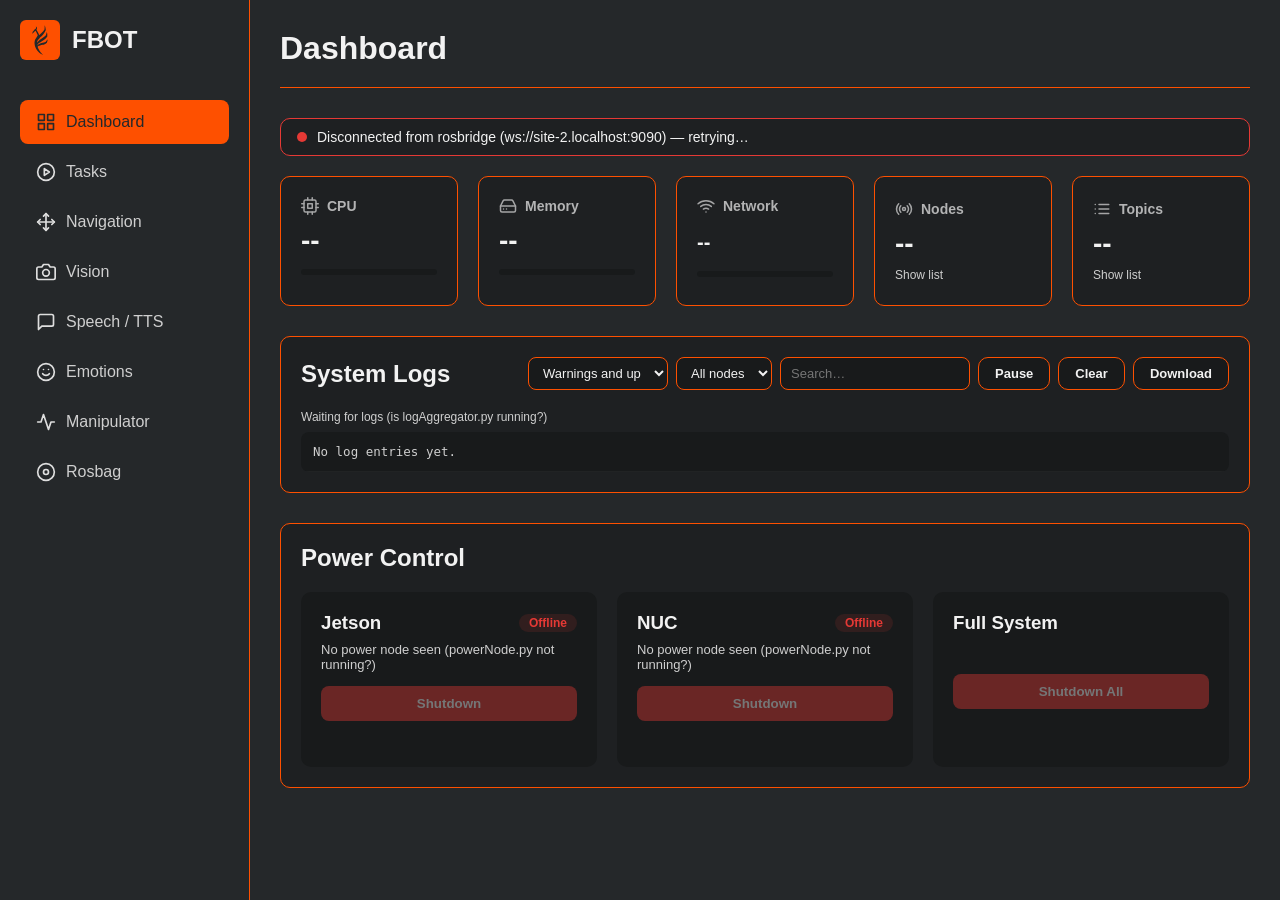
==== commit 0146ee1b: "Merge branch 'feat/tasks' into feat/integration # Conflicts: #	index.html #	scripts/start.sh #	src/r" ====
--- a/index.html
+++ b/index.html
@@ -13,6 +13,7 @@
         <link rel="stylesheet" href="css/emotions.css" />
         <link rel="stylesheet" href="css/neck.css" />
         <link rel="stylesheet" href="css/rosbag.css" />
+        <link rel="stylesheet" href="css/tasks.css" />
         <title>Web Client</title>
         <link rel="icon" type="image/svg+xml" href="assets/logo/Logotipo.svg" />
         <script type="importmap">
@@ -38,6 +39,10 @@
                     <a href="#" class="active" data-page="dashboard">
                         <img src="assets/sidebar/grid.svg" class="menu-icon" />
                         <span>Dashboard</span>
+                    </a>
+                    <a href="#" data-page="tasks">
+                        <img src="assets/sidebar/play-circle.svg" class="menu-icon" />
+                        <span>Tasks</span>
                     </a>
                     <a href="#" data-page="navigation">
                         <img src="assets/sidebar/move.svg" class="menu-icon" />
@@ -1093,6 +1098,145 @@
                         </p>
                     </section>
                 </section>
+                <section id="page-tasks" class="page">
+                    <section class="task-card">
+                        <div class="task-card-header">
+                            <div class="task-tabs task-mode" role="tablist" id="task-mode" aria-label="View">
+                                <button type="button" role="tab" data-mode="tasks">Tasks</button>
+                                <button type="button" role="tab" data-mode="launches">Launches</button>
+                            </div>
+                            <span class="task-state" id="task-runner-state" data-state="offline">
+                                <span class="task-dot"></span>
+                                <span id="task-runner-text">Runner offline</span>
+                            </span>
+                        </div>
+
+                        <div class="task-layout" id="task-layout">
+                            <div class="task-list-col" id="task-list-col">
+                                <input
+                                    id="task-filter"
+                                    class="task-input"
+                                    type="search"
+                                    placeholder="Filter tasks…"
+                                    autocomplete="off"
+                                />
+                                <ul class="task-list" id="task-list"></ul>
+                            </div>
+
+                            <div class="task-detail">
+                                <div class="task-detail-header">
+                                    <h3 id="task-title">Choose a task</h3>
+                                    <span class="task-mono" id="task-subtitle"></span>
+                                </div>
+
+                                <div class="task-block">
+                                    <div class="task-block-head">
+                                        <span class="task-block-num" id="task-comp-num">1</span>
+                                        <span class="task-block-title" id="task-comp-title">Bringup</span>
+                                        <span class="task-uptime" id="task-comp-summary"></span>
+                                        <span class="task-block-spacer"></span>
+                                        <button id="task-start-all" class="task-btn task-btn--primary task-btn--sm" type="button" disabled>
+                                            Start all
+                                        </button>
+                                        <button id="task-stop-all" class="task-btn task-btn--danger task-btn--sm" type="button" disabled>
+                                            Stop all
+                                        </button>
+                                    </div>
+                                    <p class="task-hint" id="task-comp-hint"></p>
+                                    <ul class="task-comps" id="task-comps"></ul>
+                                    <div class="task-extra" id="task-extra">
+                                        <p class="task-extra-title">Also running (not in this task)</p>
+                                        <ul class="task-comps" id="task-extra-list"></ul>
+                                    </div>
+                                    <form class="task-custom" id="task-custom" autocomplete="off">
+                                        <p class="task-extra-title">Start any launch file</p>
+                                        <div class="task-custom-fields">
+                                            <input
+                                                id="task-custom-pkg"
+                                                class="task-input"
+                                                list="task-pkg-list"
+                                                placeholder="package"
+                                                spellcheck="false"
+                                                aria-label="Package"
+                                            />
+                                            <datalist id="task-pkg-list"></datalist>
+                                            <input
+                                                id="task-custom-file"
+                                                class="task-input"
+                                                list="task-file-list"
+                                                placeholder="file.launch.py"
+                                                spellcheck="false"
+                                                aria-label="Launch file"
+                                            />
+                                            <datalist id="task-file-list"></datalist>
+                                            <input
+                                                id="task-custom-args"
+                                                class="task-input task-custom-args"
+                                                placeholder="arguments, e.g. use_sim_time:=true"
+                                                spellcheck="false"
+                                                aria-label="Launch arguments"
+                                            />
+                                            <button id="task-custom-start" class="task-btn task-btn--primary task-btn--sm" type="submit">
+                                                Start
+                                            </button>
+                                        </div>
+                                        <p class="task-hint" id="task-custom-hint"></p>
+                                    </form>
+                                    <div class="task-add" id="task-add">
+                                        <select id="task-add-select" class="task-input">
+                                            <option value="">Start another component…</option>
+                                        </select>
+                                        <button id="task-add-btn" class="dash-btn" type="button" disabled>Start</button>
+                                    </div>
+                                </div>
+
+                                <div class="task-block" id="task-steps-block">
+                                    <div class="task-block-head">
+                                        <span class="task-block-num">2</span>
+                                        <span class="task-block-title">Task</span>
+                                    </div>
+                                    <p class="task-hint" id="task-run-hint"></p>
+                                    <ul class="task-steps" id="task-steps"></ul>
+                                </div>
+
+                                <p class="task-message" id="task-message" aria-live="polite"></p>
+                            </div>
+                        </div>
+                    </section>
+
+                    <section class="task-card">
+                        <div class="task-card-header">
+                            <div class="task-tabs" role="tablist" id="task-tabs">
+                                <button type="button" role="tab" data-source="components">
+                                    Bringup <span class="task-tab-count" id="task-count-components"></span>
+                                </button>
+                                <button type="button" role="tab" data-source="run">
+                                    Task <span class="task-tab-count" id="task-count-run"></span>
+                                </button>
+                            </div>
+                            <div class="task-output-actions">
+                                <select id="task-output-component" class="task-input" aria-label="Component">
+                                    <option value="">All components</option>
+                                </select>
+                                <input
+                                    id="task-output-filter"
+                                    class="task-input"
+                                    type="search"
+                                    placeholder="Filter output…"
+                                    autocomplete="off"
+                                />
+                                <button id="task-output-clear" class="dash-btn" type="button">Clear</button>
+                            </div>
+                        </div>
+                        <div class="task-output-wrap">
+                            <div class="task-output" id="task-output" role="log"></div>
+                            <button id="task-output-jump" class="task-jump" type="button" hidden>
+                                ↓ Latest
+                            </button>
+                        </div>
+                        <p class="task-output-note" id="task-output-note"></p>
+                    </section>
+                </section>
             </main>
         </div>
 
--- a/css/tasks.css
+++ b/css/tasks.css
@@ -0,0 +1,426 @@
+/* tasks.css */
+
+#page-tasks [hidden] { display: none !important; }
+
+.task-card {
+  background: var(--card);
+  border: 1px solid var(--border);
+  border-radius: var(--radius);
+  padding: 20px;
+  margin-bottom: 20px;
+  display: flex;
+  flex-direction: column;
+  gap: 16px;
+}
+
+.task-card-header {
+  display: flex;
+  align-items: center;
+  justify-content: space-between;
+  gap: 12px;
+  flex-wrap: wrap;
+}
+
+.task-card-header h2 { font-size: 18px; }
+
+.task-state {
+  display: inline-flex;
+  align-items: center;
+  gap: 8px;
+  padding: 4px 12px;
+  border-radius: 999px;
+  border: 1px solid var(--sidebar-muted);
+  font-size: 13px;
+  font-weight: 600;
+}
+
+.task-dot { width: 10px; height: 10px; border-radius: 50%; background: var(--sidebar-muted); }
+.task-state[data-state="idle"] { border-color: #4caf50; }
+.task-state[data-state="idle"] .task-dot { background: #4caf50; }
+.task-state[data-state="offline"] { border-color: var(--danger); }
+.task-state[data-state="offline"] .task-dot { background: var(--danger); }
+.task-state[data-state="running"] { border-color: var(--primary); }
+.task-state[data-state="running"] .task-dot { background: var(--primary); animation: task-pulse 1.6s ease-in-out infinite; }
+
+@keyframes task-pulse { 50% { opacity: 0.3; } }
+
+.task-input {
+  padding: 8px 12px;
+  border-radius: calc(var(--radius) - 2px);
+  border: 1px solid var(--border);
+  background: var(--card-secondary);
+  color: var(--foreground);
+  font-family: inherit;
+  font-size: 14px;
+  min-width: 0;
+}
+
+.task-mono { font-family: monospace; font-size: 12px; color: var(--sidebar-muted); word-break: break-all; }
+
+/* Task list + selected task */
+
+.task-layout {
+  display: grid;
+  grid-template-columns: minmax(200px, 260px) 1fr;
+  gap: 20px;
+  align-items: start;
+}
+
+.task-list-col { display: flex; flex-direction: column; gap: 10px; }
+
+.task-list {
+  list-style: none;
+  max-height: 460px;
+  overflow-y: auto;
+  border-radius: calc(var(--radius) - 2px);
+  background: var(--card-secondary);
+  padding: 4px;
+}
+
+.task-item {
+  width: 100%;
+  display: flex;
+  align-items: center;
+  justify-content: space-between;
+  gap: 8px;
+  padding: 9px 12px;
+  border: none;
+  border-radius: calc(var(--radius) - 4px);
+  background: transparent;
+  color: var(--foreground);
+  font-family: inherit;
+  font-size: 14px;
+  text-align: left;
+  cursor: pointer;
+}
+
+.task-item:hover { background: rgba(255, 255, 255, 0.05); }
+.task-item--active { background: rgba(254, 80, 0, 0.15); box-shadow: inset 3px 0 0 var(--primary); font-weight: 600; }
+.task-item-badges { display: inline-flex; gap: 4px; flex-shrink: 0; }
+.task-list-empty { padding: 12px; color: var(--sidebar-muted); font-size: 13px; }
+
+.task-badge {
+  padding: 1px 8px;
+  border-radius: 999px;
+  font-size: 11px;
+  font-weight: 600;
+  white-space: nowrap;
+  background: rgba(255, 255, 255, 0.08);
+  color: var(--sidebar-muted);
+}
+
+.task-badge--stack { background: rgba(76, 175, 80, 0.18); color: #81c784; }
+.task-badge--run { background: var(--primary); color: var(--primary-foreground); }
+
+.task-detail { display: flex; flex-direction: column; gap: 14px; min-width: 0; }
+.task-detail-header { display: flex; align-items: baseline; gap: 12px; flex-wrap: wrap; }
+.task-detail-header h3 { font-size: 20px; }
+
+.task-block {
+  display: flex;
+  flex-direction: column;
+  gap: 10px;
+  padding: 14px 16px;
+  border-radius: calc(var(--radius) - 2px);
+  background: var(--card-secondary);
+}
+
+.task-block-head { display: flex; align-items: center; gap: 10px; }
+
+.task-block-num {
+  display: grid;
+  place-items: center;
+  width: 22px;
+  height: 22px;
+  border-radius: 50%;
+  background: var(--primary);
+  color: var(--primary-foreground);
+  font-size: 12px;
+  font-weight: 700;
+}
+
+.task-block-title { font-weight: 700; }
+.task-hint { font-size: 13px; color: #ffb300; }
+.task-hint:empty { display: none; }
+
+.task-pill {
+  padding: 2px 10px;
+  border-radius: 999px;
+  font-size: 12px;
+  font-weight: 600;
+  background: rgba(76, 175, 80, 0.18);
+  color: #81c784;
+}
+
+.task-pill[data-state="starting"],
+.task-pill[data-state="stopping"] { background: rgba(255, 179, 0, 0.15); color: #ffb300; }
+
+.task-uptime { font-family: monospace; font-size: 13px; color: var(--sidebar-muted); font-variant-numeric: tabular-nums; }
+.task-last { font-size: 12px; color: var(--sidebar-muted); }
+.task-last--error { color: #ff8a80; }
+
+.task-btn {
+  min-width: 96px;
+  padding: 8px 18px;
+  border: none;
+  border-radius: var(--radius);
+  font-family: inherit;
+  font-size: 14px;
+  font-weight: 700;
+  cursor: pointer;
+  background: var(--card);
+  color: var(--foreground);
+  transition: filter 0.15s ease, transform 0.1s ease;
+}
+
+.task-btn:hover:not(:disabled) { filter: brightness(1.1); }
+.task-btn:active:not(:disabled) { transform: scale(0.97); }
+.task-btn:disabled { opacity: 0.45; cursor: default; }
+.task-btn--primary { background: var(--primary); color: var(--primary-foreground); }
+.task-btn--danger { background: var(--danger); color: var(--danger-foreground); }
+.task-btn--armed { background: #ffb300; color: #25282a; }
+
+.task-steps { list-style: none; display: flex; flex-direction: column; gap: 8px; }
+
+.task-step {
+  display: flex;
+  align-items: center;
+  justify-content: space-between;
+  gap: 12px;
+  padding: 10px 12px;
+  border-radius: calc(var(--radius) - 4px);
+  border: 1px solid rgba(255, 255, 255, 0.06);
+}
+
+.task-step--running { border-color: var(--primary); background: rgba(254, 80, 0, 0.06); }
+.task-step-info { display: flex; align-items: center; gap: 10px; flex-wrap: wrap; min-width: 0; }
+.task-step-name { font-weight: 600; display: inline-flex; align-items: center; gap: 8px; }
+
+.task-step-index {
+  font-family: monospace;
+  font-size: 11px;
+  color: var(--sidebar-muted);
+  border: 1px solid rgba(255, 255, 255, 0.15);
+  border-radius: 4px;
+  padding: 0 5px;
+}
+
+.task-message { font-size: 13px; color: var(--sidebar-muted); min-height: 1em; }
+.task-message--error { color: #ff8a80; }
+
+/* Output */
+
+.task-tabs {
+  display: inline-flex;
+  padding: 3px;
+  gap: 2px;
+  border-radius: 999px;
+  background: var(--card-secondary);
+}
+
+.task-tabs button {
+  padding: 6px 16px;
+  border: none;
+  border-radius: 999px;
+  background: transparent;
+  color: var(--sidebar-muted);
+  font-family: inherit;
+  font-size: 13px;
+  font-weight: 600;
+  cursor: pointer;
+}
+
+.task-tabs button:hover { color: var(--foreground); }
+.task-tabs .task-tab--active { background: var(--primary); color: var(--primary-foreground); }
+.task-tab-count { font-family: monospace; font-size: 11px; opacity: 0.75; margin-left: 4px; }
+.task-output-actions { display: flex; gap: 8px; align-items: center; }
+.task-output-actions .task-input { width: 200px; }
+
+.task-output-wrap { position: relative; }
+
+.task-output {
+  height: 420px;
+  overflow-y: auto;
+  padding: 10px 0;
+  border-radius: calc(var(--radius) - 2px);
+  background: #121314;
+  font-family: monospace;
+  font-size: 12.5px;
+  line-height: 1.5;
+}
+
+.task-line { padding: 0 14px; white-space: pre-wrap; word-break: break-all; color: #d6d6d6; }
+.task-line:hover { background: rgba(255, 255, 255, 0.03); }
+.task-line-time { color: #6b6f73; margin-right: 10px; user-select: none; }
+.task-line--warn { color: #ffcc66; }
+.task-line--error { color: #ff8a80; background: rgba(229, 57, 53, 0.08); }
+.task-line--meta { color: var(--primary); font-weight: 600; }
+.task-output-empty { padding: 12px 14px; color: var(--sidebar-muted); font-family: inherit; }
+
+.task-jump {
+  position: absolute;
+  right: 16px;
+  bottom: 12px;
+  padding: 6px 14px;
+  border: none;
+  border-radius: 999px;
+  background: var(--primary);
+  color: var(--primary-foreground);
+  font-family: inherit;
+  font-size: 12px;
+  font-weight: 700;
+  cursor: pointer;
+  box-shadow: 0 4px 12px rgba(0, 0, 0, 0.4);
+}
+
+.task-output-note { font-size: 12px; color: #ffb300; }
+.task-output-note:empty { display: none; }
+
+/* Components */
+
+.task-block-spacer { flex: 1; }
+.task-btn--sm { min-width: 0; padding: 6px 14px; font-size: 13px; }
+.task-comps { list-style: none; display: flex; flex-direction: column; gap: 6px; }
+
+.task-comp {
+  border-radius: calc(var(--radius) - 4px);
+  border: 1px solid rgba(255, 255, 255, 0.06);
+  background: rgba(255, 255, 255, 0.015);
+}
+
+.task-comp[data-state="running"] { border-color: rgba(76, 175, 80, 0.35); }
+.task-comp[data-state="failed"] { border-color: rgba(229, 57, 53, 0.45); }
+.task-comp--missing { opacity: 0.6; }
+
+.task-comp-main { display: flex; align-items: center; gap: 12px; padding: 9px 12px; }
+
+.task-comp-dot {
+  width: 10px;
+  height: 10px;
+  border-radius: 50%;
+  flex-shrink: 0;
+  background: rgba(255, 255, 255, 0.18);
+}
+
+.task-comp[data-state="running"] .task-comp-dot { background: #4caf50; box-shadow: 0 0 0 3px rgba(76, 175, 80, 0.2); }
+.task-comp[data-state="starting"] .task-comp-dot,
+.task-comp[data-state="stopping"] .task-comp-dot { background: #ffb300; animation: task-pulse 1s ease-in-out infinite; }
+.task-comp[data-state="failed"] .task-comp-dot { background: var(--danger); }
+
+.task-comp-info { flex: 1; min-width: 0; display: flex; flex-direction: column; gap: 3px; }
+.task-comp-title { display: flex; align-items: center; gap: 8px; flex-wrap: wrap; }
+.task-comp-name { font-weight: 600; }
+.task-comp-file { font-size: 11px; }
+
+.task-comp-args {
+  font-family: monospace;
+  font-size: 11.5px;
+  color: #9fa4a8;
+  white-space: nowrap;
+  overflow: hidden;
+  text-overflow: ellipsis;
+}
+
+.task-comp-args:empty { display: none; }
+.task-comp-args--edited { color: #ffcc66; }
+.task-comp-actions { display: flex; align-items: center; gap: 6px; flex-shrink: 0; }
+
+.task-icon {
+  width: 32px;
+  height: 32px;
+  display: grid;
+  place-items: center;
+  border: 1px solid rgba(255, 255, 255, 0.12);
+  border-radius: 8px;
+  background: transparent;
+  color: var(--sidebar-muted);
+  font-size: 15px;
+  cursor: pointer;
+}
+
+.task-icon:hover { color: var(--foreground); border-color: rgba(255, 255, 255, 0.3); }
+.task-icon--active { color: var(--primary); border-color: var(--primary); }
+
+/* Launch argument editor */
+
+.task-args-editor {
+  display: flex;
+  flex-direction: column;
+  gap: 8px;
+  padding: 10px 12px 12px 34px;
+  border-top: 1px solid rgba(255, 255, 255, 0.06);
+}
+
+.task-arg-status { font-size: 12px; color: var(--sidebar-muted); }
+.task-arg-status--error { color: #ff8a80; }
+
+.task-arg {
+  display: grid;
+  grid-template-columns: minmax(120px, 200px) minmax(0, 1fr) 32px;
+  align-items: center;
+  gap: 4px 10px;
+}
+
+.task-arg-name { font-family: monospace; font-size: 12.5px; word-break: break-all; }
+.task-arg-input { font-family: monospace; font-size: 12.5px; padding: 6px 10px; width: 100%; }
+.task-arg-input::placeholder { color: #6b6f73; }
+.task-arg--task .task-arg-input { border-color: rgba(255, 255, 255, 0.25); }
+.task-arg--edited .task-arg-input { border-color: #ffb300; }
+.task-arg--edited .task-arg-name::after { content: " •"; color: #ffb300; }
+.task-arg-reset { width: 28px; height: 28px; font-size: 14px; }
+.task-arg-desc { grid-column: 2 / 4; font-size: 11.5px; color: var(--sidebar-muted); }
+.task-arg-desc:empty { display: none; }
+
+.task-arg-footer { display: flex; align-items: center; justify-content: space-between; gap: 10px; flex-wrap: wrap; margin-top: 4px; }
+.task-arg-new { display: flex; gap: 6px; }
+.task-arg-new .task-input { font-family: monospace; font-size: 12.5px; padding: 6px 10px; width: 200px; }
+.task-arg-footer .dash-btn { padding: 6px 12px; font-size: 12px; }
+
+/* Components outside the task, and starting one by hand */
+
+.task-extra { display: flex; flex-direction: column; gap: 6px; margin-top: 4px; }
+.task-extra-title { font-size: 12px; font-weight: 600; color: var(--sidebar-muted); }
+.task-add { display: flex; gap: 8px; align-items: center; margin-top: 4px; }
+.task-add .task-input { flex: 1; max-width: 320px; padding: 6px 10px; font-size: 13px; }
+.task-add .dash-btn { padding: 6px 14px; }
+.task-add .dash-btn:disabled { opacity: 0.45; cursor: default; }
+
+.task-line-tag {
+  display: inline-block;
+  min-width: 110px;
+  margin-right: 10px;
+  color: #7fb0ff;
+  user-select: none;
+}
+
+.task-output-actions select.task-input { max-width: 200px; }
+
+/* Tasks | Launches */
+
+.task-mode button { padding: 6px 18px; font-size: 14px; }
+.task-layout--single { grid-template-columns: 1fr; }
+
+.task-custom { display: flex; flex-direction: column; gap: 8px; margin-top: 6px; }
+.task-custom-fields { display: flex; gap: 8px; flex-wrap: wrap; align-items: center; }
+.task-custom-fields .task-input { padding: 6px 10px; font-family: monospace; font-size: 12.5px; width: 190px; }
+.task-custom-fields .task-custom-args { flex: 1; min-width: 220px; }
+.task-hint--error { color: #ff8a80; }
+
+@media (max-width: 800px) {
+  .task-layout { grid-template-columns: 1fr; }
+  .task-list { max-height: 220px; }
+  .task-output-actions { width: 100%; }
+  .task-output-actions .task-input { flex: 1; width: auto; }
+  .task-output { height: 320px; }
+  .task-comp-main { flex-wrap: wrap; }
+  .task-comp-actions { width: 100%; justify-content: flex-end; }
+  .task-args-editor { padding-left: 12px; }
+  .task-arg { grid-template-columns: 1fr 32px; }
+  .task-arg-name { grid-column: 1 / 3; }
+  .task-arg-desc { grid-column: 1 / 3; }
+}
+
+@media (prefers-reduced-motion: reduce) {
+  .task-state[data-state="running"] .task-dot { animation: none; }
+  .task-btn { transition: none; }
+}
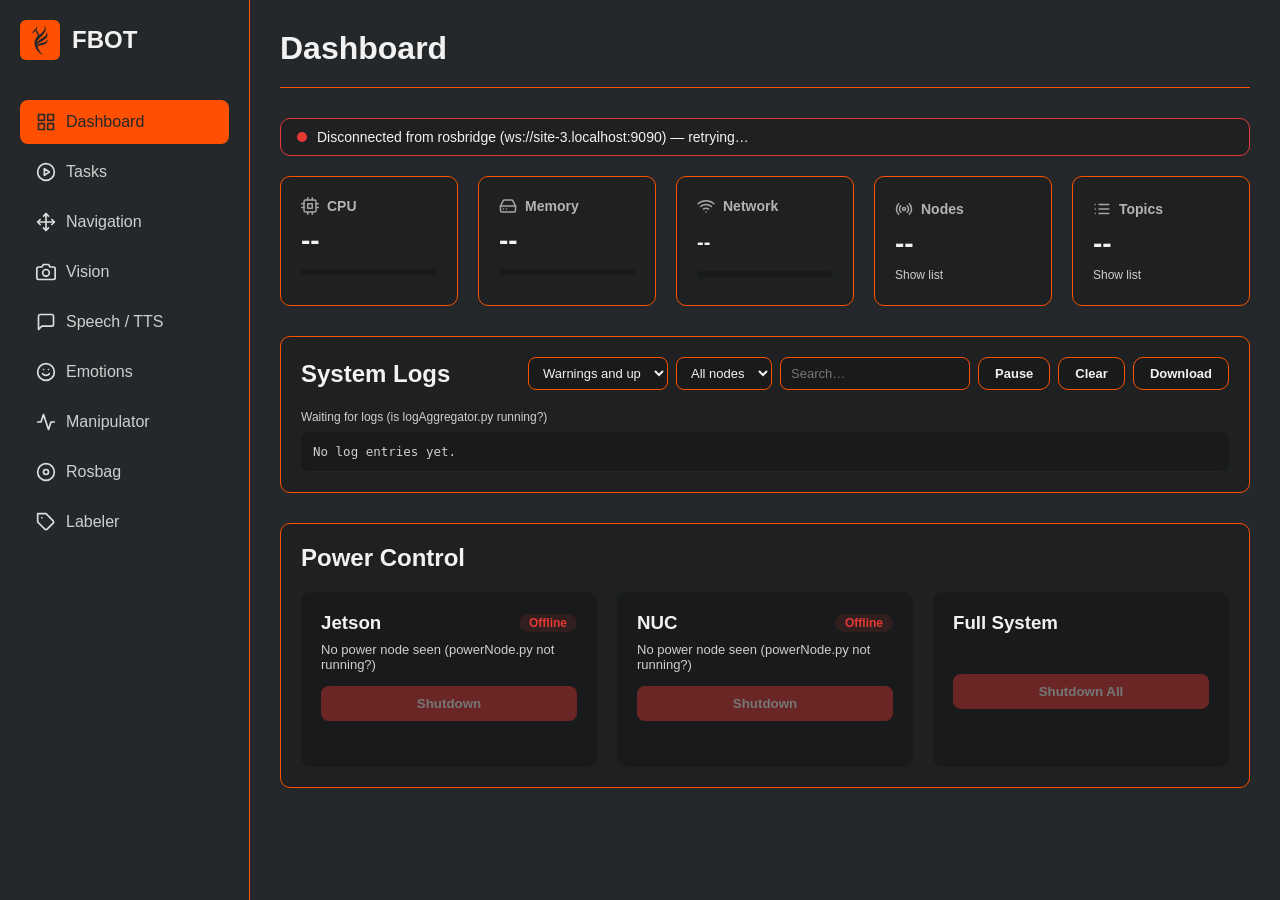
==== commit cb7e383d: "Merge branch 'feat/object-labeler' into feat/integration feat/object-labeler had merged an older fea" ====
--- a/index.html
+++ b/index.html
@@ -10,6 +10,7 @@
         <link rel="stylesheet" href="css/navigation.css" />
         <link rel="stylesheet" href="css/manipulator.css" />
         <link rel="stylesheet" href="css/vision.css" />
+        <link rel="stylesheet" href="css/labeler.css" />
         <link rel="stylesheet" href="css/emotions.css" />
         <link rel="stylesheet" href="css/neck.css" />
         <link rel="stylesheet" href="css/rosbag.css" />
@@ -76,6 +77,10 @@
                     <a href="#" data-page="rosbag">
                         <img src="assets/sidebar/disc.svg" class="menu-icon" />
                         <span>Rosbag</span>
+                    </a>
+                    <a href="#" data-page="labeler">
+                        <img src="assets/sidebar/tag.svg" class="menu-icon" />
+                        <span>Labeler</span>
                     </a>
                 </div>
             </aside>
@@ -1237,6 +1242,118 @@
                         <p class="task-output-note" id="task-output-note"></p>
                     </section>
                 </section>
+
+                <section id="page-labeler" class="page">
+
+                    <div class="labeler-layout">
+
+                        <!-- Camera feed -->
+                        <div class="labeler-feed-card">
+                            <div class="labeler-feed-header">
+                                <img src="assets/sidebar/tag.svg" alt="" class="card-icon" />
+                                <span>Camera Feed</span>
+                            </div>
+
+                            <div class="labeler-feed-wrap" id="labeler-feed-wrap">
+                                <div class="labeler-feed-placeholder" id="labeler-feed-placeholder">
+                                    <img src="assets/sidebar/camera.svg" alt="" />
+                                    <span>Waiting for feed&hellip;</span>
+                                </div>
+                                <!-- Live MJPEG stream -->
+                                <img id="labeler-feed-img" class="labeler-feed-img" style="display:none" />
+                                <!-- Frozen frame shown after capture -->
+                                <img id="labeler-frozen-img" class="labeler-feed-img" style="display:none" />
+                                <!-- Analyzing overlay -->
+                                <div class="labeler-analyzing-overlay" id="labeler-analyzing-overlay" style="display:none">
+                                    <div class="labeler-spinner"></div>
+                                    <span>Analyzing&hellip;</span>
+                                </div>
+                                <div class="labeler-flash" id="labeler-flash"></div>
+                            </div>
+
+                            <div class="labeler-shutter-row">
+                                <button class="labeler-shutter-btn" id="labeler-shutter-btn">
+                                    <span class="shutter-icon"></span>
+                                    Capture
+                                </button>
+                            </div>
+                        </div>
+
+                        <!-- Controls -->
+                        <div class="labeler-controls-card">
+
+                            <!-- Prediction result -->
+                            <div class="labeler-control-group">
+                                <span class="labeler-control-label">Prediction</span>
+                                <div class="labeler-prediction-box" id="labeler-prediction-box">
+                                    <span class="labeler-prediction-idle" id="labeler-prediction-idle">Capture an object to analyze</span>
+                                    <div class="labeler-prediction-result" id="labeler-prediction-result" style="display:none">
+                                        <input type="text" class="labeler-prediction-label" id="labeler-prediction-label" autocomplete="off" spellcheck="false" />
+                                        <div class="labeler-confidence">
+                                            <div class="labeler-confidence-bar">
+                                                <div class="labeler-confidence-fill" id="labeler-confidence-fill"></div>
+                                            </div>
+                                            <span class="labeler-confidence-value" id="labeler-confidence-value"></span>
+                                        </div>
+                                    </div>
+                                </div>
+                            </div>
+
+                            <!-- Confirm / Discard -->
+                            <div class="labeler-action-row" id="labeler-action-row" style="display:none">
+                                <button class="labeler-confirm-btn" id="labeler-confirm-btn">&#10003; Confirm</button>
+                                <button class="labeler-discard-btn" id="labeler-discard-btn">&#10005; Discard</button>
+                            </div>
+
+                            <!-- Split -->
+                            <div class="labeler-control-group">
+                                <span class="labeler-control-label">Split</span>
+                                <div class="labeler-split-toggle">
+                                    <button class="labeler-split-btn active" id="labeler-split-train">Train</button>
+                                    <button class="labeler-split-btn" id="labeler-split-valid">Valid</button>
+                                </div>
+                            </div>
+
+                            <!-- Stats -->
+                            <div class="labeler-control-group">
+                                <span class="labeler-control-label">Captured</span>
+                                <div class="labeler-stats">
+                                    <div class="labeler-stat-row">
+                                        <span>Train</span>
+                                        <span class="labeler-stat-value" id="labeler-stat-train">0</span>
+                                    </div>
+                                    <div class="labeler-stat-row">
+                                        <span>Valid</span>
+                                        <span class="labeler-stat-value" id="labeler-stat-valid">0</span>
+                                    </div>
+                                </div>
+                            </div>
+
+                            <div class="labeler-status">
+                                <div class="labeler-status-dot inactive" id="labeler-status-dot"></div>
+                                <span id="labeler-status-text">Idle</span>
+                            </div>
+
+                        </div>
+                    </div>
+
+                    <!-- Gallery (dataset on disk + unsaved captures) -->
+                    <div class="labeler-gallery-card">
+                        <div class="labeler-gallery-header">
+                            <span class="labeler-gallery-title" id="labeler-gallery-title">Gallery</span>
+                            <div class="labeler-gallery-actions">
+                                <button class="labeler-gallery-clear" id="labeler-gallery-clear" style="display:none">Discard unsaved</button>
+                                <button class="labeler-gallery-action" id="labeler-gallery-select-all" style="display:none">Select all</button>
+                                <button class="labeler-gallery-action" id="labeler-gallery-select" style="display:none">Select</button>
+                                <button class="labeler-gallery-action primary" id="labeler-gallery-save" style="display:none" disabled>Save</button>
+                            </div>
+                        </div>
+                        <div class="labeler-gallery-grid" id="labeler-gallery-grid">
+                            <div class="labeler-gallery-empty" id="labeler-gallery-empty">No captures yet</div>
+                        </div>
+                    </div>
+
+                </section>
             </main>
         </div>
 
--- a/css/labeler.css
+++ b/css/labeler.css
@@ -0,0 +1,600 @@
+/* labeler.css */
+
+.labeler-layout {
+    display: grid;
+    grid-template-columns: 1fr 300px;
+    gap: 20px;
+    margin-bottom: 20px;
+}
+
+/* ── Feed card ──────────────────────────────────────── */
+
+.labeler-feed-card {
+    background: var(--card);
+    border: 1px solid var(--border);
+    border-radius: var(--radius);
+    padding: 20px;
+    display: flex;
+    flex-direction: column;
+    gap: 16px;
+}
+
+.labeler-feed-header {
+    display: flex;
+    align-items: center;
+    gap: 10px;
+    font-size: 15px;
+    font-weight: 600;
+    color: var(--foreground);
+}
+
+.labeler-feed-header .card-icon {
+    width: 18px;
+    height: 18px;
+    filter: brightness(0) saturate(100%) invert(45%) sepia(90%) saturate(600%)
+        hue-rotate(360deg) brightness(105%);
+}
+
+.labeler-feed-wrap {
+    background: var(--card-secondary);
+    border-radius: calc(var(--radius) - 2px);
+    height: 360px;
+    position: relative;
+    overflow: hidden;
+    display: flex;
+    align-items: center;
+    justify-content: center;
+}
+
+.labeler-feed-img {
+    position: absolute;
+    inset: 0;
+    width: 100%;
+    height: 100%;
+    object-fit: contain;
+    border-radius: calc(var(--radius) - 2px);
+}
+
+.labeler-feed-placeholder {
+    display: flex;
+    flex-direction: column;
+    align-items: center;
+    gap: 12px;
+}
+
+.labeler-feed-placeholder img {
+    width: 48px;
+    height: 48px;
+    opacity: 0.3;
+    filter: brightness(0) saturate(0%) invert(87%);
+}
+
+.labeler-feed-placeholder span {
+    font-size: 13px;
+    color: var(--sidebar-muted);
+    opacity: 0.5;
+}
+
+/* Flash overlay */
+.labeler-flash {
+    position: absolute;
+    inset: 0;
+    background: white;
+    opacity: 0;
+    pointer-events: none;
+    border-radius: calc(var(--radius) - 2px);
+    z-index: 10;
+    transition: opacity 0.35s ease-out;
+}
+
+.labeler-flash.active {
+    opacity: 1;
+    transition: none;
+}
+
+/* Shutter button */
+.labeler-shutter-row {
+    display: flex;
+    justify-content: center;
+}
+
+.labeler-shutter-btn {
+    display: flex;
+    align-items: center;
+    gap: 10px;
+    padding: 13px 40px;
+    background: var(--primary);
+    color: var(--primary-foreground);
+    border: none;
+    border-radius: 50px;
+    font-size: 15px;
+    font-weight: 700;
+    cursor: pointer;
+    letter-spacing: 0.5px;
+    transition: opacity 0.2s, transform 0.1s;
+    user-select: none;
+}
+
+.labeler-shutter-btn:active:not(:disabled) {
+    transform: scale(0.95);
+}
+
+.labeler-shutter-btn:disabled {
+    opacity: 0.4;
+    cursor: not-allowed;
+    transform: none;
+}
+
+.shutter-icon {
+    width: 18px;
+    height: 18px;
+    border-radius: 50%;
+    border: 3px solid var(--primary-foreground);
+    flex-shrink: 0;
+}
+
+/* ── Controls card ──────────────────────────────────── */
+
+.labeler-controls-card {
+    background: var(--card);
+    border: 1px solid var(--border);
+    border-radius: var(--radius);
+    padding: 20px;
+    display: flex;
+    flex-direction: column;
+    gap: 22px;
+}
+
+.labeler-control-group {
+    display: flex;
+    flex-direction: column;
+    gap: 8px;
+}
+
+.labeler-control-label {
+    font-size: 11px;
+    font-weight: 700;
+    color: var(--sidebar-muted);
+    text-transform: uppercase;
+    letter-spacing: 1px;
+}
+
+/* Prediction box */
+
+.labeler-prediction-box {
+    background: var(--card-secondary);
+    border-radius: 8px;
+    padding: 16px;
+    min-height: 80px;
+    display: flex;
+    align-items: center;
+    justify-content: center;
+}
+
+.labeler-prediction-idle {
+    font-size: 13px;
+    color: var(--sidebar-muted);
+    opacity: 0.5;
+    text-align: center;
+}
+
+.labeler-prediction-result {
+    width: 100%;
+    display: flex;
+    flex-direction: column;
+    gap: 10px;
+}
+
+.labeler-prediction-label {
+    font-size: 22px;
+    font-weight: 700;
+    color: var(--foreground);
+    -webkit-text-fill-color: var(--foreground);
+    color-scheme: dark;
+    text-transform: capitalize;
+    letter-spacing: 0.3px;
+    font-family: inherit;
+    background: var(--card);
+    border: 1px solid #3a3d40;
+    border-radius: 6px;
+    width: 100%;
+    padding: 6px 10px;
+    box-sizing: border-box;
+    cursor: text;
+    -webkit-appearance: none;
+    appearance: none;
+    transition: border-color 0.15s;
+}
+
+.labeler-prediction-label:hover {
+    border-color: var(--primary);
+}
+
+.labeler-prediction-label:focus {
+    outline: none;
+    border-color: var(--primary);
+}
+
+.labeler-confidence {
+    display: flex;
+    align-items: center;
+    gap: 10px;
+}
+
+.labeler-confidence-bar {
+    flex: 1;
+    height: 5px;
+    background: #3a3d40;
+    border-radius: 3px;
+    overflow: hidden;
+}
+
+.labeler-confidence-fill {
+    height: 100%;
+    background: var(--primary);
+    border-radius: 3px;
+    width: 0%;
+    transition: width 0.5s ease;
+}
+
+.labeler-confidence-value {
+    font-size: 12px;
+    font-weight: 700;
+    color: var(--primary);
+    min-width: 36px;
+    text-align: right;
+}
+
+/* Confirm / Discard */
+
+.labeler-action-row {
+    display: grid;
+    grid-template-columns: 1fr 1fr;
+    gap: 8px;
+}
+
+.labeler-confirm-btn,
+.labeler-discard-btn {
+    padding: 10px;
+    border: none;
+    border-radius: 8px;
+    font-size: 13px;
+    font-weight: 700;
+    cursor: pointer;
+    transition: opacity 0.2s, transform 0.1s;
+}
+
+.labeler-confirm-btn {
+    background: #4caf50;
+    color: #fff;
+}
+
+.labeler-discard-btn {
+    background: var(--card-secondary);
+    color: var(--sidebar-muted);
+    border: 1px solid #3a3d40;
+}
+
+.labeler-confirm-btn:active,
+.labeler-discard-btn:active {
+    transform: scale(0.96);
+}
+
+/* Analyzing overlay (over frozen frame) */
+
+.labeler-analyzing-overlay {
+    position: absolute;
+    inset: 0;
+    background: rgba(0, 0, 0, 0.55);
+    display: flex;
+    flex-direction: column;
+    align-items: center;
+    justify-content: center;
+    gap: 14px;
+    z-index: 5;
+    color: var(--foreground);
+    font-size: 14px;
+    font-weight: 600;
+    border-radius: calc(var(--radius) - 2px);
+}
+
+.labeler-spinner {
+    width: 32px;
+    height: 32px;
+    border: 3px solid rgba(255, 255, 255, 0.15);
+    border-top-color: var(--primary);
+    border-radius: 50%;
+    animation: labeler-spin 0.8s linear infinite;
+}
+
+@keyframes labeler-spin {
+    to { transform: rotate(360deg); }
+}
+
+/* Split toggle */
+.labeler-split-toggle {
+    display: grid;
+    grid-template-columns: 1fr 1fr;
+    background: var(--card-secondary);
+    border-radius: 8px;
+    padding: 4px;
+    gap: 4px;
+}
+
+.labeler-split-btn {
+    padding: 8px;
+    border: none;
+    border-radius: 6px;
+    font-size: 13px;
+    font-weight: 600;
+    cursor: pointer;
+    background: transparent;
+    color: var(--sidebar-muted);
+    transition: background 0.15s, color 0.15s;
+}
+
+.labeler-split-btn.active {
+    background: var(--primary);
+    color: var(--primary-foreground);
+}
+
+/* Stats */
+.labeler-stats {
+    display: flex;
+    flex-direction: column;
+    gap: 10px;
+}
+
+.labeler-stat-row {
+    display: flex;
+    justify-content: space-between;
+    align-items: center;
+    font-size: 13px;
+    color: var(--sidebar-muted);
+}
+
+.labeler-stat-value {
+    font-weight: 700;
+    font-size: 18px;
+    color: var(--primary);
+}
+
+/* Status */
+.labeler-status {
+    display: flex;
+    align-items: center;
+    gap: 8px;
+    font-size: 13px;
+    margin-top: auto;
+    padding-top: 16px;
+    border-top: 1px solid #2e3133;
+    color: var(--sidebar-muted);
+}
+
+.labeler-status-dot {
+    width: 8px;
+    height: 8px;
+    border-radius: 50%;
+    background: #4caf50;
+    flex-shrink: 0;
+    transition: background 0.3s;
+}
+
+.labeler-status-dot.inactive {
+    background: var(--sidebar-muted);
+    opacity: 0.4;
+}
+
+/* ── Gallery ────────────────────────────────────────── */
+
+.labeler-gallery-card {
+    background: var(--card);
+    border: 1px solid var(--border);
+    border-radius: var(--radius);
+    padding: 20px;
+}
+
+.labeler-gallery-header {
+    display: flex;
+    align-items: center;
+    justify-content: space-between;
+    margin-bottom: 16px;
+}
+
+.labeler-gallery-title {
+    font-size: 14px;
+    font-weight: 600;
+    color: var(--foreground);
+}
+
+.labeler-gallery-clear {
+    font-size: 12px;
+    color: var(--sidebar-muted);
+    background: none;
+    border: none;
+    cursor: pointer;
+    opacity: 0.6;
+    transition: opacity 0.2s;
+}
+
+.labeler-gallery-clear:hover {
+    opacity: 1;
+}
+
+.labeler-gallery-actions {
+    display: flex;
+    align-items: center;
+    gap: 8px;
+}
+
+.labeler-gallery-action {
+    padding: 8px 14px;
+    border: 1px solid #3a3d40;
+    border-radius: 8px;
+    font-size: 13px;
+    font-weight: 600;
+    cursor: pointer;
+    background: var(--card-secondary);
+    color: var(--foreground);
+    transition: opacity 0.2s, transform 0.1s;
+}
+
+.labeler-gallery-action.primary {
+    background: #4caf50;
+    border-color: #4caf50;
+    color: #fff;
+}
+
+.labeler-gallery-action:active:not(:disabled) {
+    transform: scale(0.96);
+}
+
+.labeler-gallery-action:disabled {
+    opacity: 0.4;
+    cursor: not-allowed;
+}
+
+.labeler-gallery-grid {
+    display: flex;
+    gap: 10px;
+    flex-wrap: wrap;
+    min-height: 96px;
+    align-content: flex-start;
+}
+
+.labeler-gallery-empty {
+    width: 100%;
+    display: flex;
+    align-items: center;
+    justify-content: center;
+    min-height: 96px;
+    font-size: 13px;
+    color: var(--sidebar-muted);
+    opacity: 0.4;
+}
+
+.labeler-gallery-item {
+    position: relative;
+    width: 108px;
+    height: 82px;
+    border-radius: 8px;
+    overflow: hidden;
+    border: 1px solid #3a3d40;
+    transition: border-color 0.2s, transform 0.15s;
+    cursor: default;
+}
+
+.labeler-gallery-item:hover {
+    border-color: var(--primary);
+    transform: scale(1.04);
+}
+
+.labeler-gallery-item img {
+    width: 100%;
+    height: 100%;
+    object-fit: cover;
+    pointer-events: none;
+}
+
+.labeler-gallery-item {
+    user-select: none;
+    -webkit-user-select: none;
+    -webkit-touch-callout: none;
+    touch-action: manipulation;
+}
+
+/* Selection circle: hidden until selection mode; saved items show it as a
+   small green check instead. */
+.labeler-gallery-check {
+    position: absolute;
+    top: 4px;
+    left: 4px;
+    width: 20px;
+    height: 20px;
+    box-sizing: border-box;
+    border-radius: 50%;
+    border: 2px solid #fff;
+    background: rgba(0, 0, 0, 0.45);
+    color: transparent;
+    font-size: 12px;
+    font-weight: 700;
+    line-height: 16px;
+    text-align: center;
+    display: none;
+}
+
+.labeler-gallery-grid.selecting .labeler-gallery-item {
+    cursor: pointer;
+}
+
+.labeler-gallery-grid.selecting .labeler-gallery-item:hover {
+    transform: none;
+}
+
+.labeler-gallery-grid.selecting .labeler-gallery-check {
+    display: block;
+}
+
+.labeler-gallery-item.selected {
+    border-color: var(--primary);
+    box-shadow: 0 0 0 2px var(--primary);
+}
+
+.labeler-gallery-item.selected .labeler-gallery-check {
+    background: var(--primary);
+    border-color: var(--primary);
+    color: var(--primary-foreground);
+}
+
+.labeler-gallery-item.saved .labeler-gallery-check {
+    display: block;
+    width: 16px;
+    height: 16px;
+    border: none;
+    background: #4caf50;
+    color: #fff;
+    font-size: 10px;
+    line-height: 16px;
+}
+
+.labeler-gallery-grid.selecting .labeler-gallery-item.saved {
+    opacity: 0.35;
+    cursor: default;
+}
+
+.labeler-gallery-badge {
+    position: absolute;
+    bottom: 4px;
+    left: 4px;
+    background: rgba(0, 0, 0, 0.72);
+    color: white;
+    font-size: 10px;
+    font-weight: 600;
+    padding: 2px 6px;
+    border-radius: 4px;
+    max-width: 88px;
+    overflow: hidden;
+    text-overflow: ellipsis;
+    white-space: nowrap;
+}
+
+.labeler-split-tag {
+    position: absolute;
+    top: 4px;
+    right: 4px;
+    font-size: 9px;
+    font-weight: 700;
+    padding: 2px 5px;
+    border-radius: 3px;
+    text-transform: uppercase;
+}
+
+.labeler-split-tag.train {
+    background: var(--primary);
+    color: var(--primary-foreground);
+}
+
+.labeler-split-tag.valid {
+    background: #4caf50;
+    color: #fff;
+}
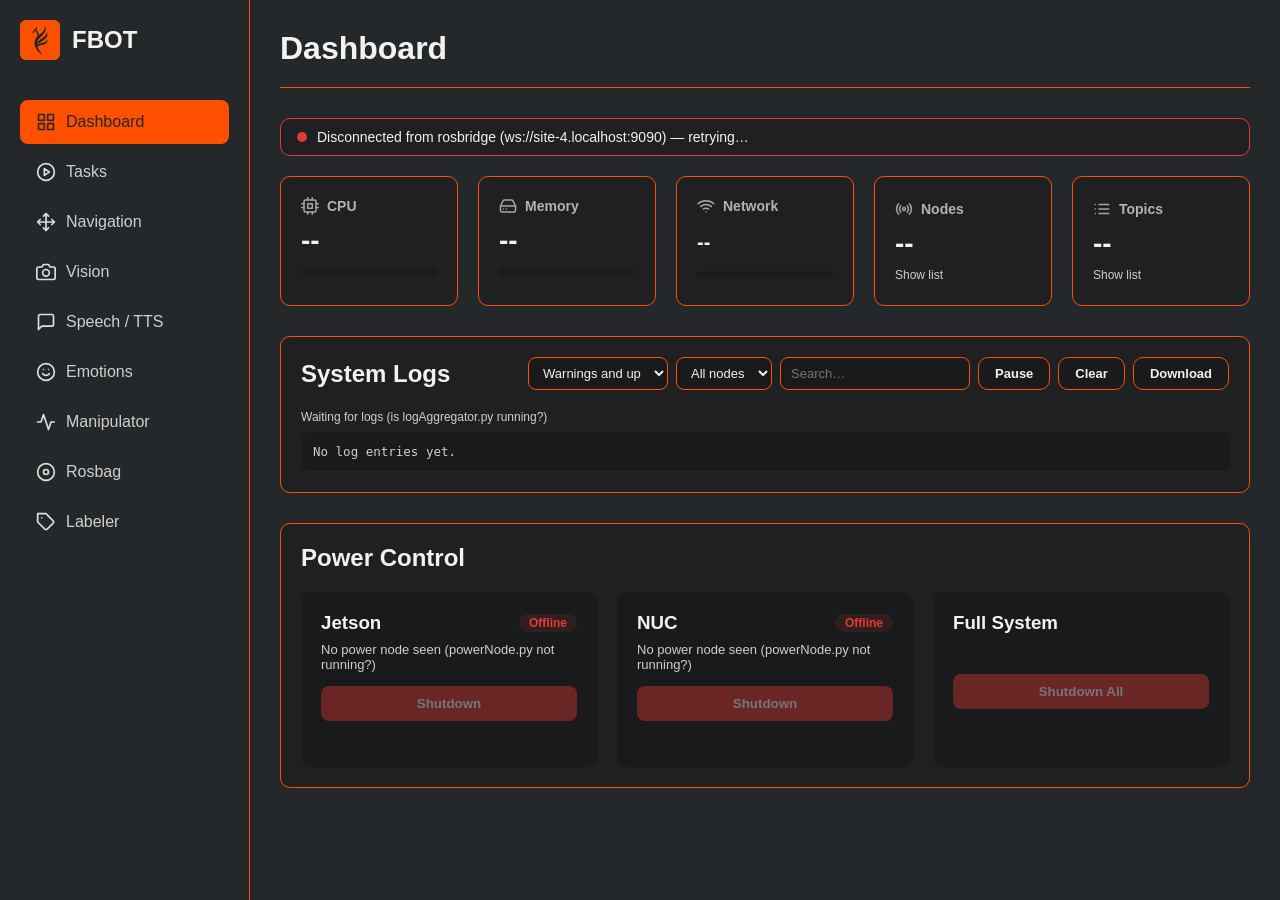
==== commit bbf7e6a5: "fix(tasks): report crashed launches, clean up process groups, give steps input A launch that ends by" ====
--- a/index.html
+++ b/index.html
@@ -1202,6 +1202,18 @@
                                     </div>
                                     <p class="task-hint" id="task-run-hint"></p>
                                     <ul class="task-steps" id="task-steps"></ul>
+                                    <form class="task-stdin" id="task-stdin" hidden>
+                                        <input
+                                            id="task-stdin-text"
+                                            class="task-input"
+                                            type="text"
+                                            placeholder="Answer the step (empty = Enter)…"
+                                            autocomplete="off"
+                                            maxlength="500"
+                                            aria-label="Input for the running step"
+                                        />
+                                        <button id="task-stdin-send" class="dash-btn" type="submit">Send</button>
+                                    </form>
                                 </div>
 
                                 <p class="task-message" id="task-message" aria-live="polite"></p>
--- a/css/tasks.css
+++ b/css/tasks.css
@@ -385,6 +385,12 @@
 .task-add .dash-btn { padding: 6px 14px; }
 .task-add .dash-btn:disabled { opacity: 0.45; cursor: default; }
 
+/* Input for the running step (a setup waiting for Enter) */
+.task-stdin { display: flex; gap: 8px; margin-top: 8px; }
+.task-stdin .task-input { flex: 1; min-width: 0; padding: 6px 10px; font-size: 13px; font-family: monospace; }
+.task-stdin .dash-btn { padding: 6px 14px; }
+.task-stdin .dash-btn:disabled { opacity: 0.45; cursor: default; }
+
 .task-line-tag {
   display: inline-block;
   min-width: 110px;
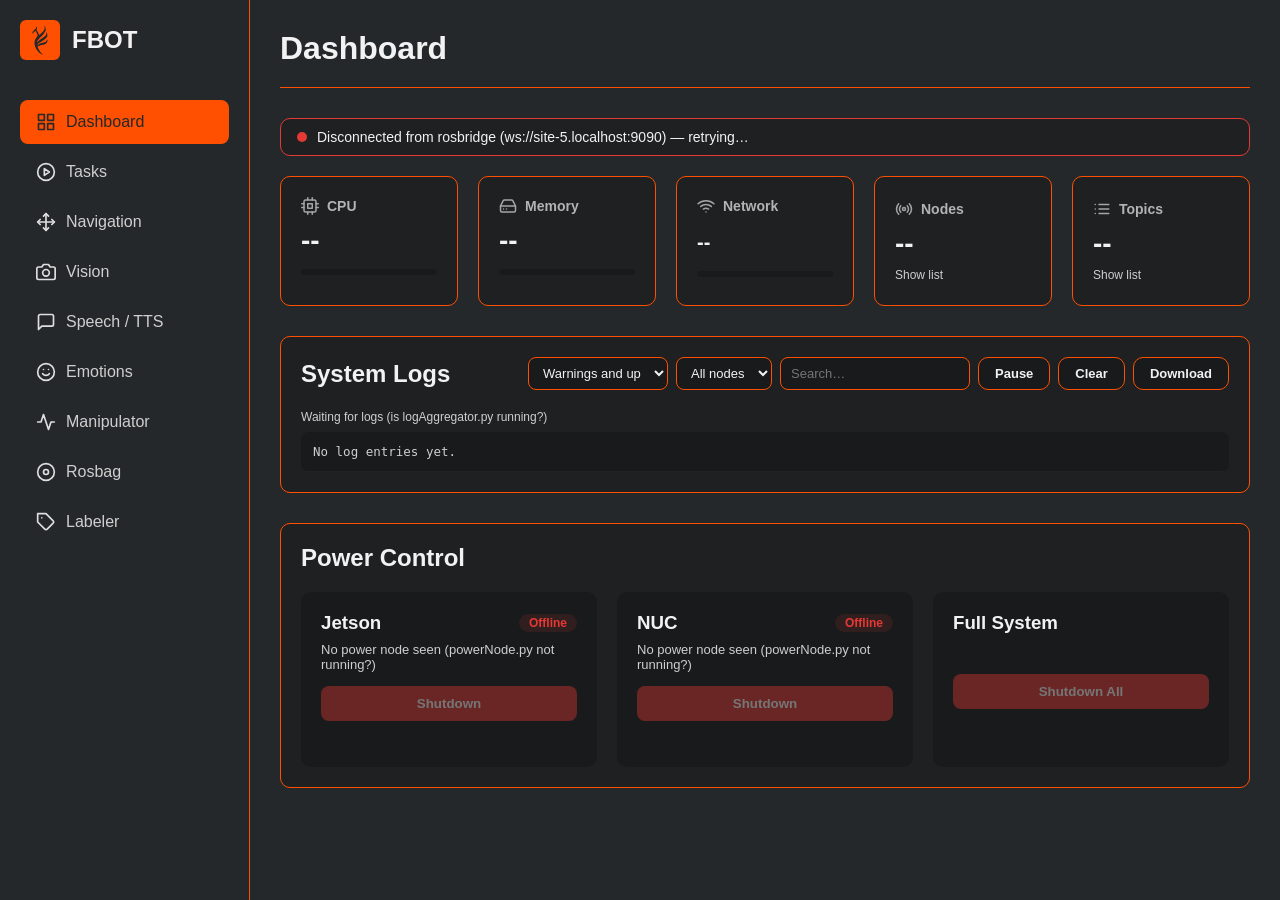
==== commit a3860694: "feat(labeler): select every object in the photo with OWLv2 and save a COCO dataset A photo with a cu" ====
--- a/index.html
+++ b/index.html
@@ -1275,6 +1275,8 @@
                                 <img id="labeler-feed-img" class="labeler-feed-img" style="display:none" />
                                 <!-- Frozen frame shown after capture -->
                                 <img id="labeler-frozen-img" class="labeler-feed-img" style="display:none" />
+                                <!-- Boxes of the capture under review; drag on it to add a missed object -->
+                                <svg id="labeler-boxes" class="labeler-boxes" preserveAspectRatio="xMidYMid meet" style="display:none"></svg>
                                 <!-- Analyzing overlay -->
                                 <div class="labeler-analyzing-overlay" id="labeler-analyzing-overlay" style="display:none">
                                     <div class="labeler-spinner"></div>
@@ -1294,21 +1296,14 @@
                         <!-- Controls -->
                         <div class="labeler-controls-card">
 
-                            <!-- Prediction result -->
+                            <!-- Detected objects -->
                             <div class="labeler-control-group">
-                                <span class="labeler-control-label">Prediction</span>
+                                <span class="labeler-control-label">Objects</span>
                                 <div class="labeler-prediction-box" id="labeler-prediction-box">
-                                    <span class="labeler-prediction-idle" id="labeler-prediction-idle">Capture an object to analyze</span>
-                                    <div class="labeler-prediction-result" id="labeler-prediction-result" style="display:none">
-                                        <input type="text" class="labeler-prediction-label" id="labeler-prediction-label" autocomplete="off" spellcheck="false" />
-                                        <div class="labeler-confidence">
-                                            <div class="labeler-confidence-bar">
-                                                <div class="labeler-confidence-fill" id="labeler-confidence-fill"></div>
-                                            </div>
-                                            <span class="labeler-confidence-value" id="labeler-confidence-value"></span>
-                                        </div>
-                                    </div>
-                                </div>
+                                    <span class="labeler-prediction-idle" id="labeler-prediction-idle">Capture to find the objects</span>
+                                    <div class="labeler-objects" id="labeler-objects" style="display:none"></div>
+                                </div>
+                                <datalist id="labeler-class-list"></datalist>
                             </div>
 
                             <!-- Confirm / Discard -->
--- a/css/labeler.css
+++ b/css/labeler.css
@@ -178,71 +178,124 @@
     text-align: center;
 }
 
-.labeler-prediction-result {
+/* Detected objects: one row per box, colored like its box on the image */
+
+.labeler-objects {
     width: 100%;
     display: flex;
     flex-direction: column;
-    gap: 10px;
-}
-
-.labeler-prediction-label {
-    font-size: 22px;
-    font-weight: 700;
+    gap: 8px;
+}
+
+.labeler-object {
+    display: grid;
+    grid-template-columns: auto minmax(0, 1fr) auto auto;
+    align-items: center;
+    gap: 6px;
+}
+
+.labeler-object-swatch {
+    min-width: 24px;
+    height: 28px;
+    border-radius: 6px;
+    background: var(--object-color);
+    color: #000;
+    font-size: var(--fs-meta);
+    font-weight: 700;
+    display: flex;
+    align-items: center;
+    justify-content: center;
+}
+
+.labeler-object-label {
+    font-size: var(--fs-body);
+    font-weight: 600;
     color: var(--foreground);
     -webkit-text-fill-color: var(--foreground);
     color-scheme: dark;
-    text-transform: capitalize;
-    letter-spacing: 0.3px;
     font-family: inherit;
     background: var(--card);
     border: 1px solid #3a3d40;
+    border-left: 3px solid var(--object-color);
     border-radius: 6px;
     width: 100%;
-    padding: 6px 10px;
+    min-height: var(--tap);
+    padding: 0 8px;
     box-sizing: border-box;
-    cursor: text;
     -webkit-appearance: none;
     appearance: none;
     transition: border-color 0.15s;
 }
 
-.labeler-prediction-label:hover {
-    border-color: var(--primary);
-}
-
-.labeler-prediction-label:focus {
+.labeler-object-label:hover,
+.labeler-object-label:focus {
     outline: none;
     border-color: var(--primary);
-}
-
-.labeler-confidence {
-    display: flex;
-    align-items: center;
-    gap: 10px;
-}
-
-.labeler-confidence-bar {
-    flex: 1;
-    height: 5px;
-    background: #3a3d40;
-    border-radius: 3px;
-    overflow: hidden;
-}
-
-.labeler-confidence-fill {
+    border-left-color: var(--object-color);
+}
+
+.labeler-object-label::placeholder {
+    color: var(--danger);
+    -webkit-text-fill-color: var(--danger);
+    font-weight: 600;
+}
+
+.labeler-object-conf {
+    font-size: var(--fs-meta);
+    font-weight: 700;
+    color: var(--sidebar-muted);
+    min-width: 34px;
+    text-align: right;
+}
+
+.labeler-object-remove {
+    width: var(--tap);
+    height: var(--tap);
+    border-radius: 6px;
+    border: 1px solid #3a3d40;
+    background: var(--card);
+    color: var(--sidebar-muted);
+    display: flex;
+    align-items: center;
+    justify-content: center;
+    cursor: pointer;
+}
+
+.labeler-object-remove:active {
+    color: var(--danger);
+    border-color: var(--danger);
+}
+
+.labeler-objects-hint {
+    font-size: var(--fs-meta);
+    color: var(--sidebar-muted);
+    opacity: 0.7;
+    text-align: center;
+}
+
+/* Boxes over the frozen frame: the SVG letterboxes like the img's object-fit: contain */
+
+.labeler-boxes {
+    position: absolute;
+    inset: 0;
+    width: 100%;
     height: 100%;
-    background: var(--primary);
-    border-radius: 3px;
-    width: 0%;
-    transition: width 0.5s ease;
-}
-
-.labeler-confidence-value {
-    font-size: 12px;
-    font-weight: 700;
-    color: var(--primary);
-    min-width: 36px;
-    text-align: right;
+    touch-action: none;
+    cursor: crosshair;
+}
+
+.labeler-boxes rect {
+    fill: none;
+    stroke-width: 3px;
+    vector-effect: non-scaling-stroke;
+}
+
+.labeler-boxes text {
+    font-family: inherit;
+    font-weight: 700;
+    paint-order: stroke;
+    stroke: rgba(0, 0, 0, 0.8);
+    stroke-width: 0.2em;
 }
 
 /* Confirm / Discard */
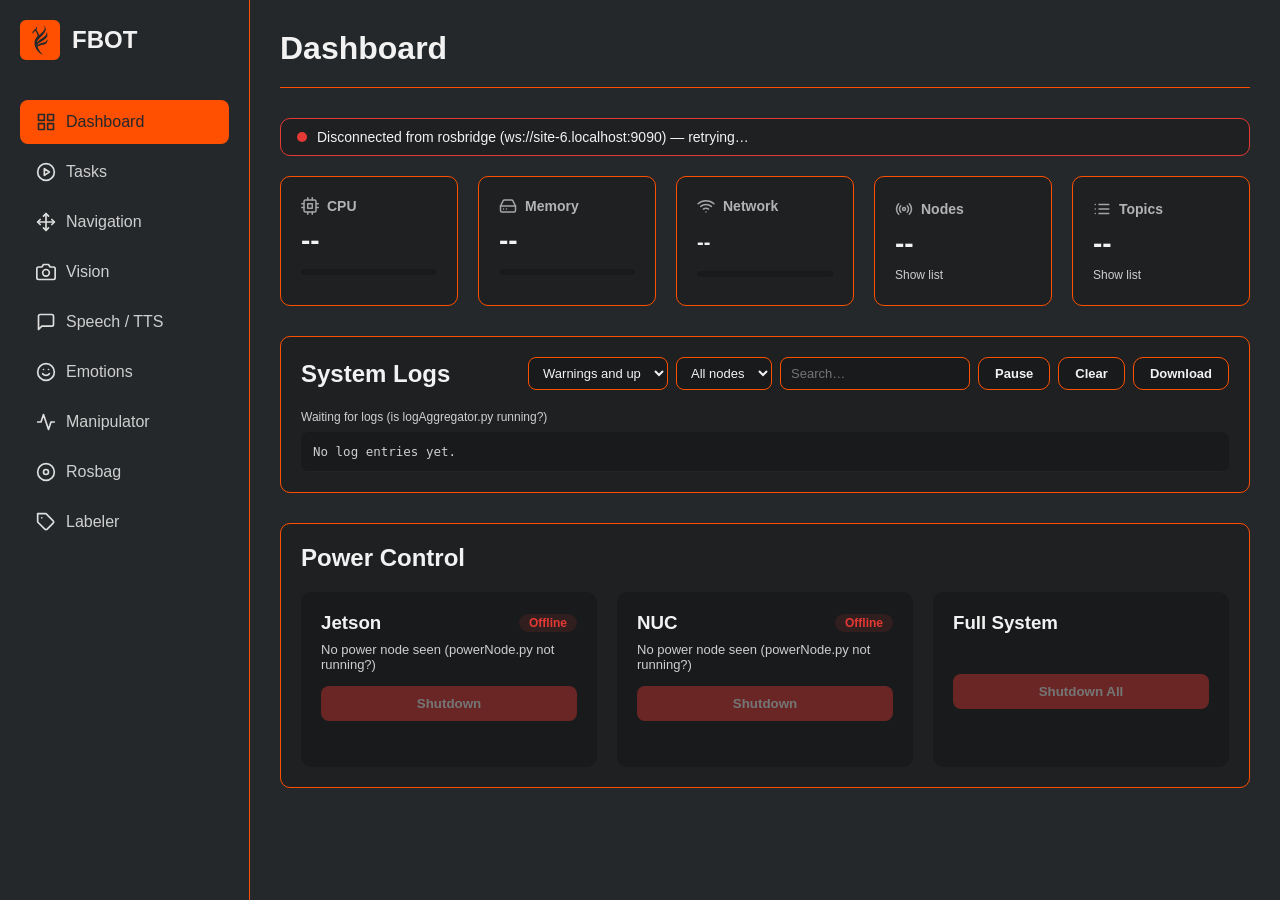
==== commit e883a31f: "feat(navigation): draw the robot where RViz does and show Nav2's global costmap The pose was AMCL co" ====
--- a/index.html
+++ b/index.html
@@ -291,6 +291,14 @@
                                     aria-pressed="false"
                                 >
                                     Set pose
+                                </button>
+                                <button
+                                    id="nav-costmap-btn"
+                                    class="nav-small-btn"
+                                    title="Show Nav2's global costmap over the map"
+                                    aria-pressed="false"
+                                >
+                                    Costmap
                                 </button>
                                 <button
                                     id="nav-fit-btn"
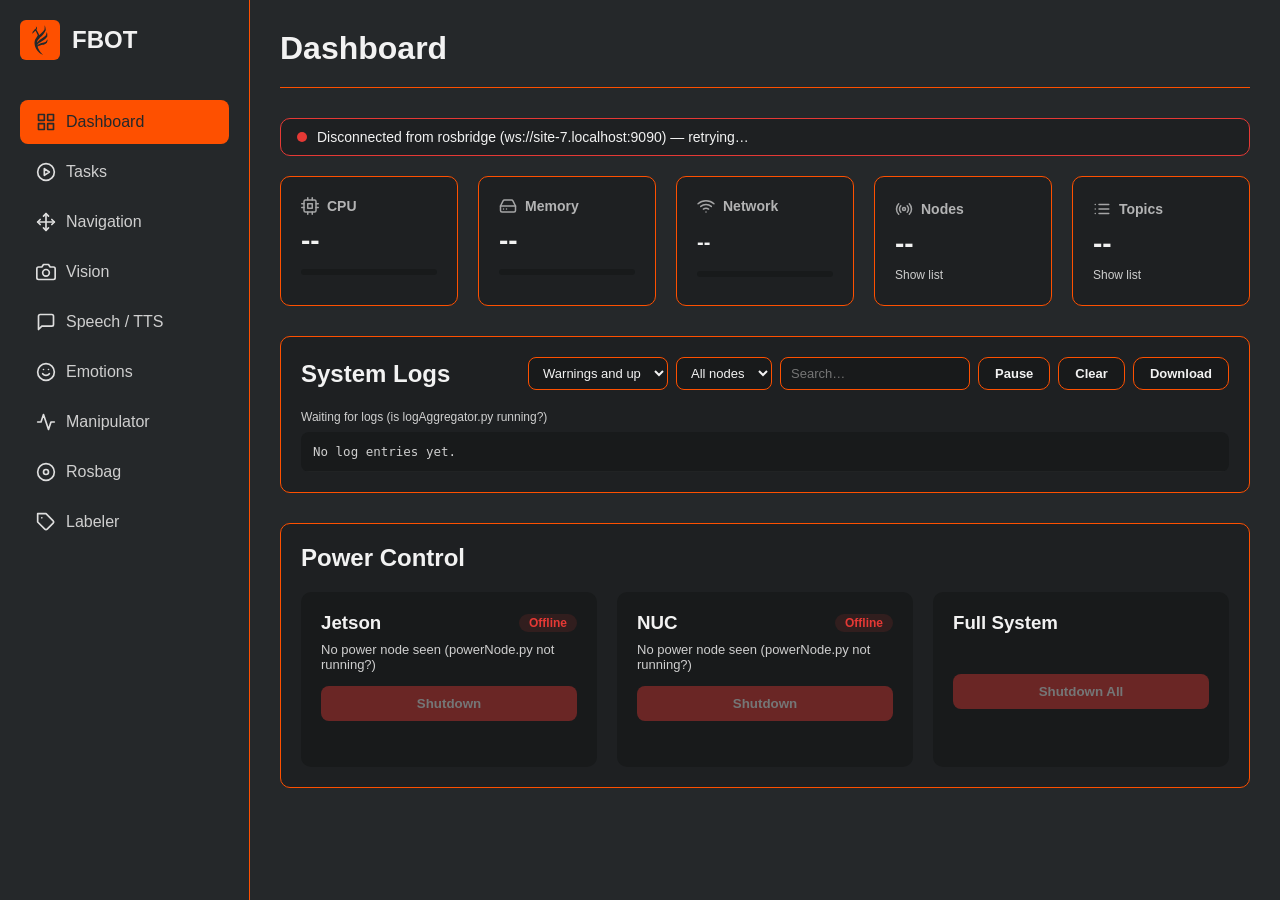
==== commit e7df9696: "feat(labeler): run the competition dataset loop from the page with Roboflow and YOLO-seg Replaces th" ====
--- a/index.html
+++ b/index.html
@@ -1279,17 +1279,9 @@
                                     <img src="assets/sidebar/camera.svg" alt="" />
                                     <span>Waiting for feed&hellip;</span>
                                 </div>
-                                <!-- Live MJPEG stream -->
+                                <!-- This device's camera (Steam Deck), or the robot's MJPEG stream when there is none -->
+                                <video id="labeler-feed-video" class="labeler-feed-img" autoplay playsinline muted style="display:none"></video>
                                 <img id="labeler-feed-img" class="labeler-feed-img" style="display:none" />
-                                <!-- Frozen frame shown after capture -->
-                                <img id="labeler-frozen-img" class="labeler-feed-img" style="display:none" />
-                                <!-- Boxes of the capture under review; drag on it to add a missed object -->
-                                <svg id="labeler-boxes" class="labeler-boxes" preserveAspectRatio="xMidYMid meet" style="display:none"></svg>
-                                <!-- Analyzing overlay -->
-                                <div class="labeler-analyzing-overlay" id="labeler-analyzing-overlay" style="display:none">
-                                    <div class="labeler-spinner"></div>
-                                    <span>Analyzing&hellip;</span>
-                                </div>
                                 <div class="labeler-flash" id="labeler-flash"></div>
                             </div>
 
@@ -1304,20 +1296,14 @@
                         <!-- Controls -->
                         <div class="labeler-controls-card">
 
-                            <!-- Detected objects -->
+                            <!-- Round: one folder of photos (e.g. demo to annotate, lote to label with the model) -->
                             <div class="labeler-control-group">
-                                <span class="labeler-control-label">Objects</span>
-                                <div class="labeler-prediction-box" id="labeler-prediction-box">
-                                    <span class="labeler-prediction-idle" id="labeler-prediction-idle">Capture to find the objects</span>
-                                    <div class="labeler-objects" id="labeler-objects" style="display:none"></div>
-                                </div>
-                                <datalist id="labeler-class-list"></datalist>
-                            </div>
-
-                            <!-- Confirm / Discard -->
-                            <div class="labeler-action-row" id="labeler-action-row" style="display:none">
-                                <button class="labeler-confirm-btn" id="labeler-confirm-btn">&#10003; Confirm</button>
-                                <button class="labeler-discard-btn" id="labeler-discard-btn">&#10005; Discard</button>
+                                <span class="labeler-control-label">Round</span>
+                                <select class="labeler-round-select" id="labeler-round"></select>
+                                <div class="labeler-round-new">
+                                    <input type="text" class="labeler-round-name" id="labeler-round-name" placeholder="New round" maxlength="40" autocomplete="off" spellcheck="false" />
+                                    <button class="labeler-gallery-action" id="labeler-round-add">Add</button>
+                                </div>
                             </div>
 
                             <!-- Split -->
@@ -1342,6 +1328,41 @@
                                         <span class="labeler-stat-value" id="labeler-stat-valid">0</span>
                                     </div>
                                 </div>
+                            </div>
+
+                            <!-- Pipeline: the round to Roboflow, its dataset back, train, label (jobs in labelerNode.py) -->
+                            <div class="labeler-control-group">
+                                <span class="labeler-control-label">Roboflow</span>
+                                <span class="labeler-pipeline-note" id="labeler-roboflow-status">&hellip;</span>
+                                <div class="labeler-pipeline-row">
+                                    <button class="labeler-gallery-action" id="labeler-upload">Send round</button>
+                                    <button class="labeler-gallery-action" id="labeler-upload-labels">Send with labels</button>
+                                </div>
+                                <div class="labeler-pipeline-row">
+                                    <button class="labeler-gallery-action" id="labeler-dataset-new">New version</button>
+                                    <button class="labeler-gallery-action" id="labeler-dataset-latest">Get latest</button>
+                                </div>
+                            </div>
+
+                            <div class="labeler-control-group">
+                                <span class="labeler-control-label">Model</span>
+                                <div class="labeler-pipeline-row labeler-pipeline-row--train">
+                                    <select class="labeler-round-select" id="labeler-version" aria-label="Dataset version"></select>
+                                    <input type="number" class="labeler-round-name" id="labeler-epochs" value="50" min="1" max="1000" aria-label="Epochs" />
+                                    <button class="labeler-gallery-action" id="labeler-train">Train</button>
+                                </div>
+                                <div class="labeler-pipeline-row labeler-pipeline-row--label">
+                                    <select class="labeler-round-select" id="labeler-model" aria-label="Trained model"></select>
+                                    <button class="labeler-gallery-action" id="labeler-label">Label round</button>
+                                </div>
+                            </div>
+
+                            <div class="labeler-control-group">
+                                <div class="labeler-job-head">
+                                    <span class="labeler-control-label" id="labeler-job-title">No job yet</span>
+                                    <button class="labeler-gallery-clear" id="labeler-job-cancel" style="display:none">Cancel</button>
+                                </div>
+                                <pre class="labeler-job-log" id="labeler-job-log"></pre>
                             </div>
 
                             <div class="labeler-status">
--- a/css/labeler.css
+++ b/css/labeler.css
@@ -651,3 +651,66 @@
     background: #4caf50;
     color: #fff;
 }
+
+/* Round, Roboflow pipeline and training job */
+
+.labeler-round-select,
+.labeler-round-name {
+    width: 100%;
+    min-width: 0;
+    padding: 8px 10px;
+    border-radius: 8px;
+    border: 1px solid #3a3d40;
+    background: var(--card-secondary);
+    color: var(--foreground);
+    font-size: 13px;
+}
+
+.labeler-round-new,
+.labeler-pipeline-row {
+    display: grid;
+    grid-template-columns: minmax(0, 1fr) auto;
+    gap: 8px;
+}
+
+.labeler-pipeline-row {
+    grid-template-columns: 1fr 1fr;
+}
+
+.labeler-pipeline-row--train {
+    grid-template-columns: minmax(0, 1fr) 72px auto;
+}
+
+.labeler-pipeline-row--label {
+    grid-template-columns: minmax(0, 1fr) auto;
+}
+
+.labeler-pipeline-note {
+    font-size: 12px;
+    color: var(--sidebar-muted);
+    overflow-wrap: anywhere;
+}
+
+.labeler-job-head {
+    display: flex;
+    align-items: center;
+    justify-content: space-between;
+    gap: 8px;
+}
+
+.labeler-job-log {
+    max-height: 140px;
+    overflow: auto;
+    padding: 8px;
+    border-radius: 8px;
+    background: var(--card-secondary);
+    color: var(--sidebar-muted);
+    font-size: 11px;
+    line-height: 1.35;
+    white-space: pre-wrap;
+    overflow-wrap: anywhere;
+}
+
+.labeler-job-log:empty {
+    display: none;
+}
